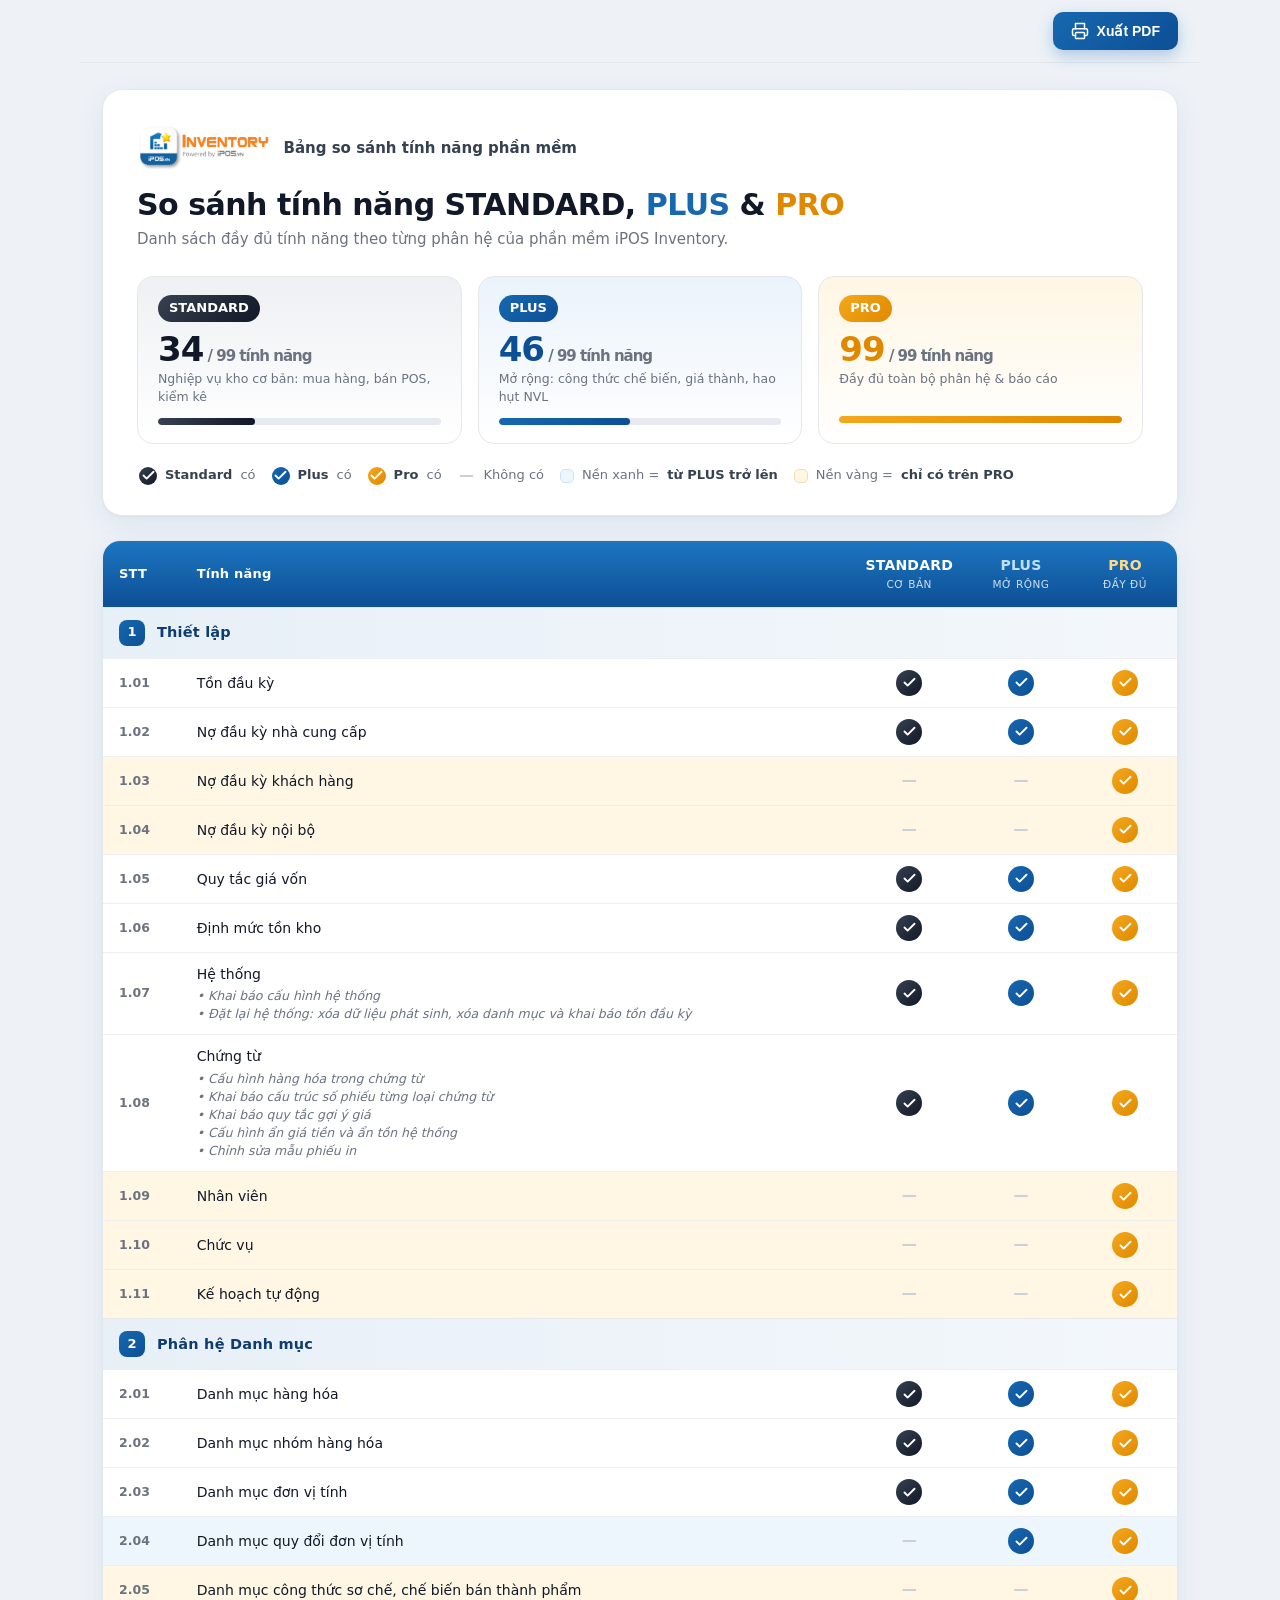
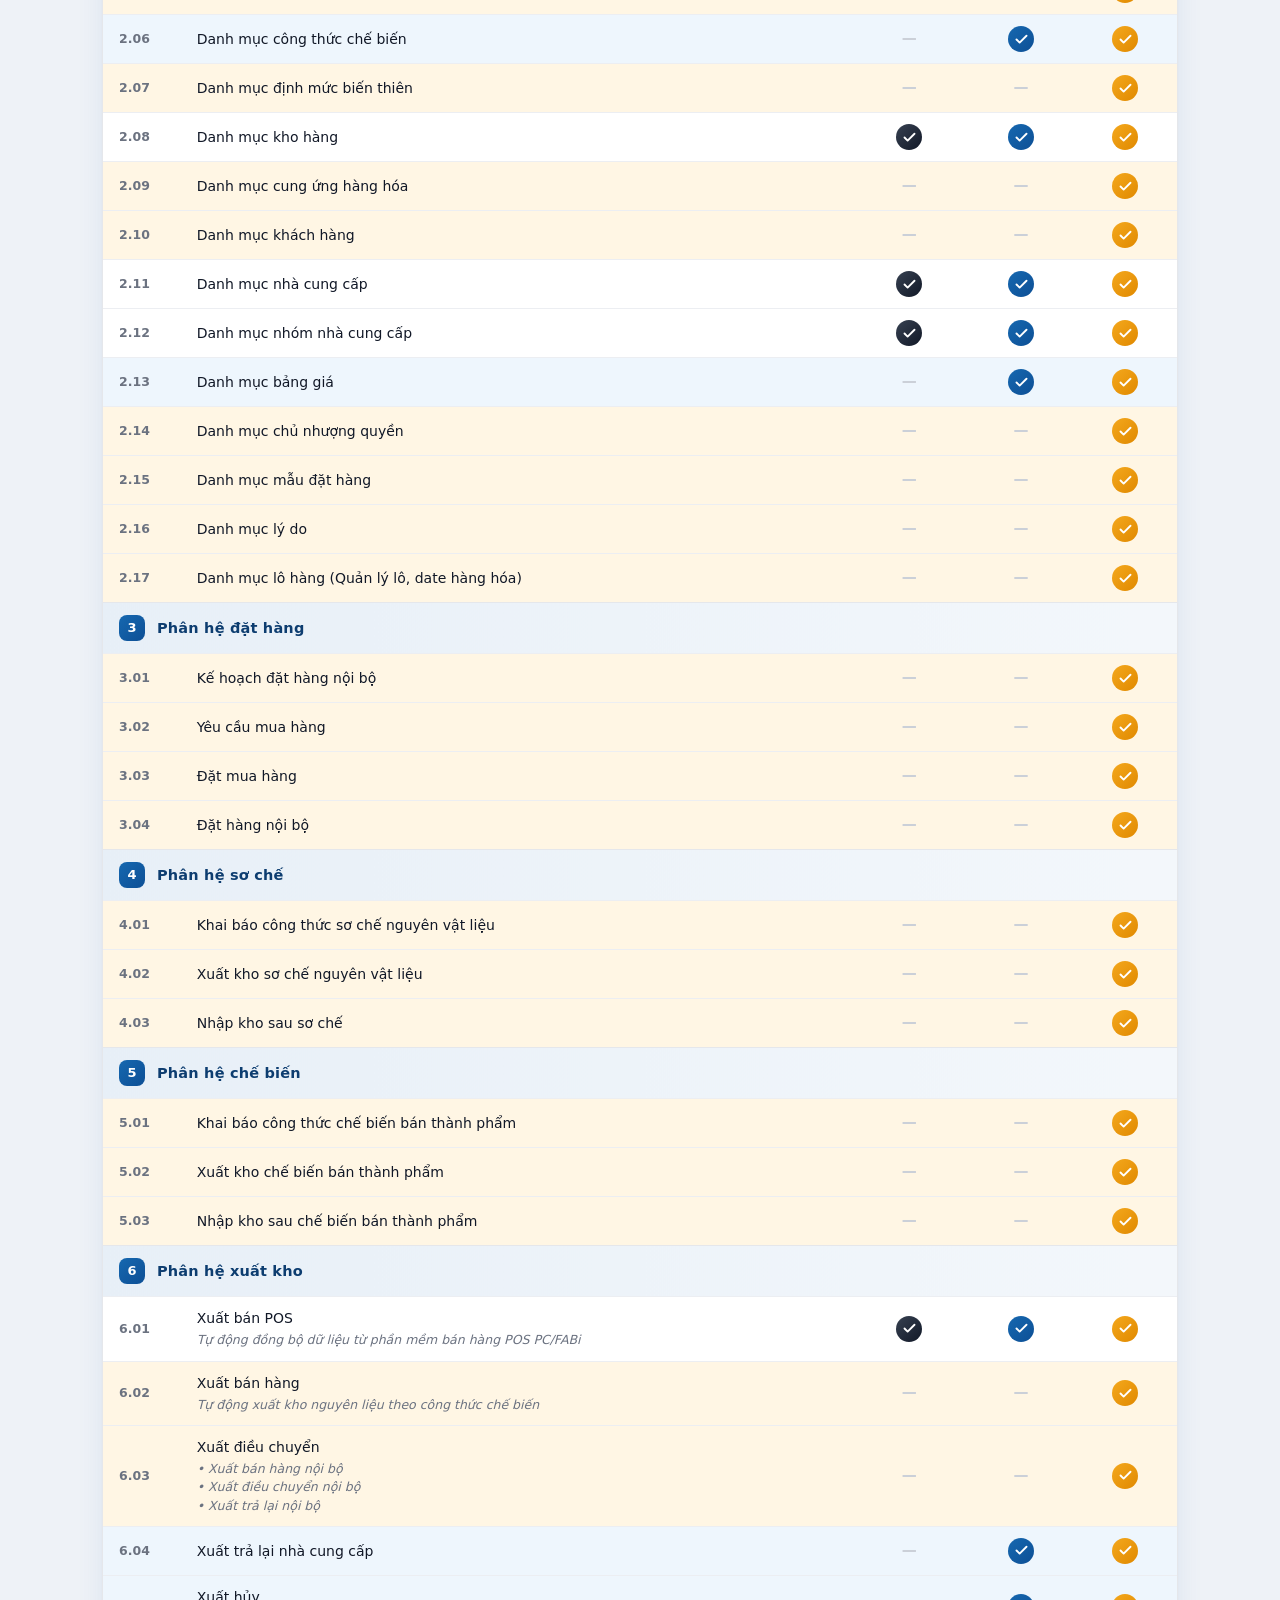
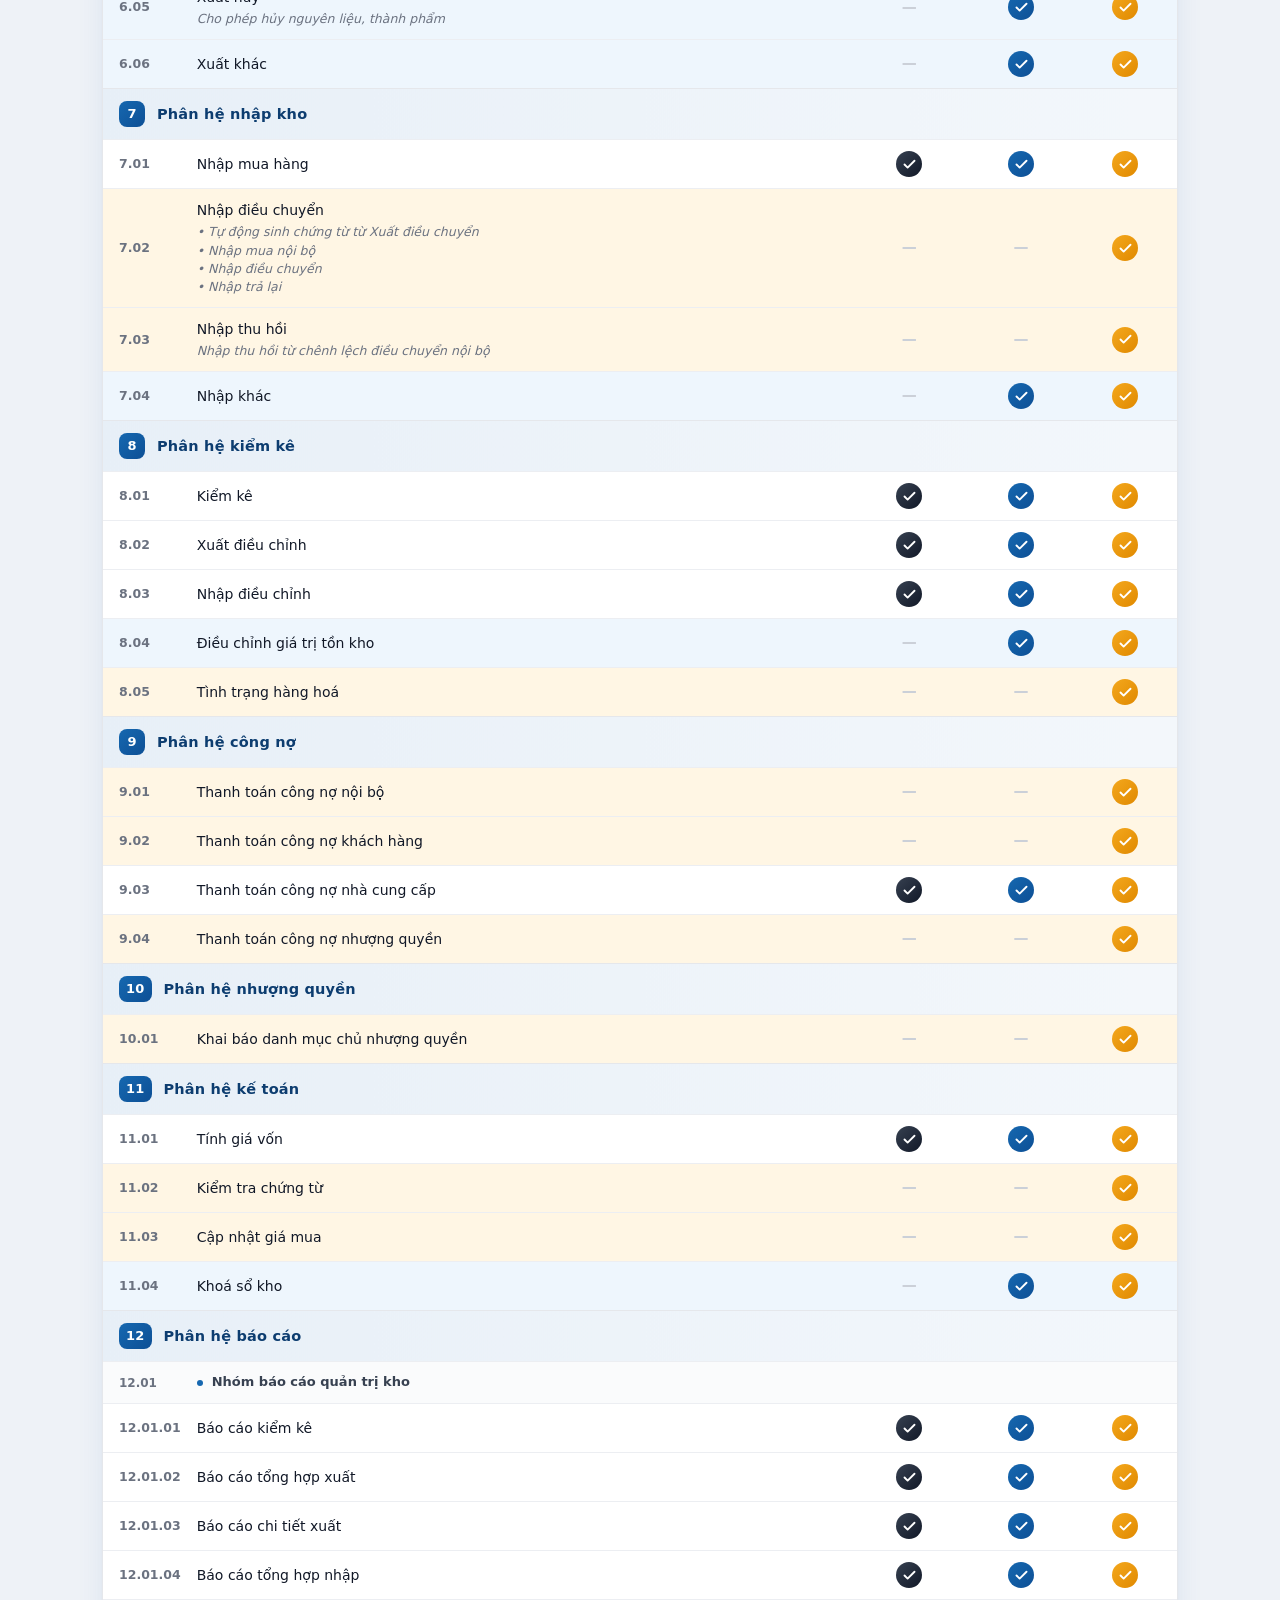
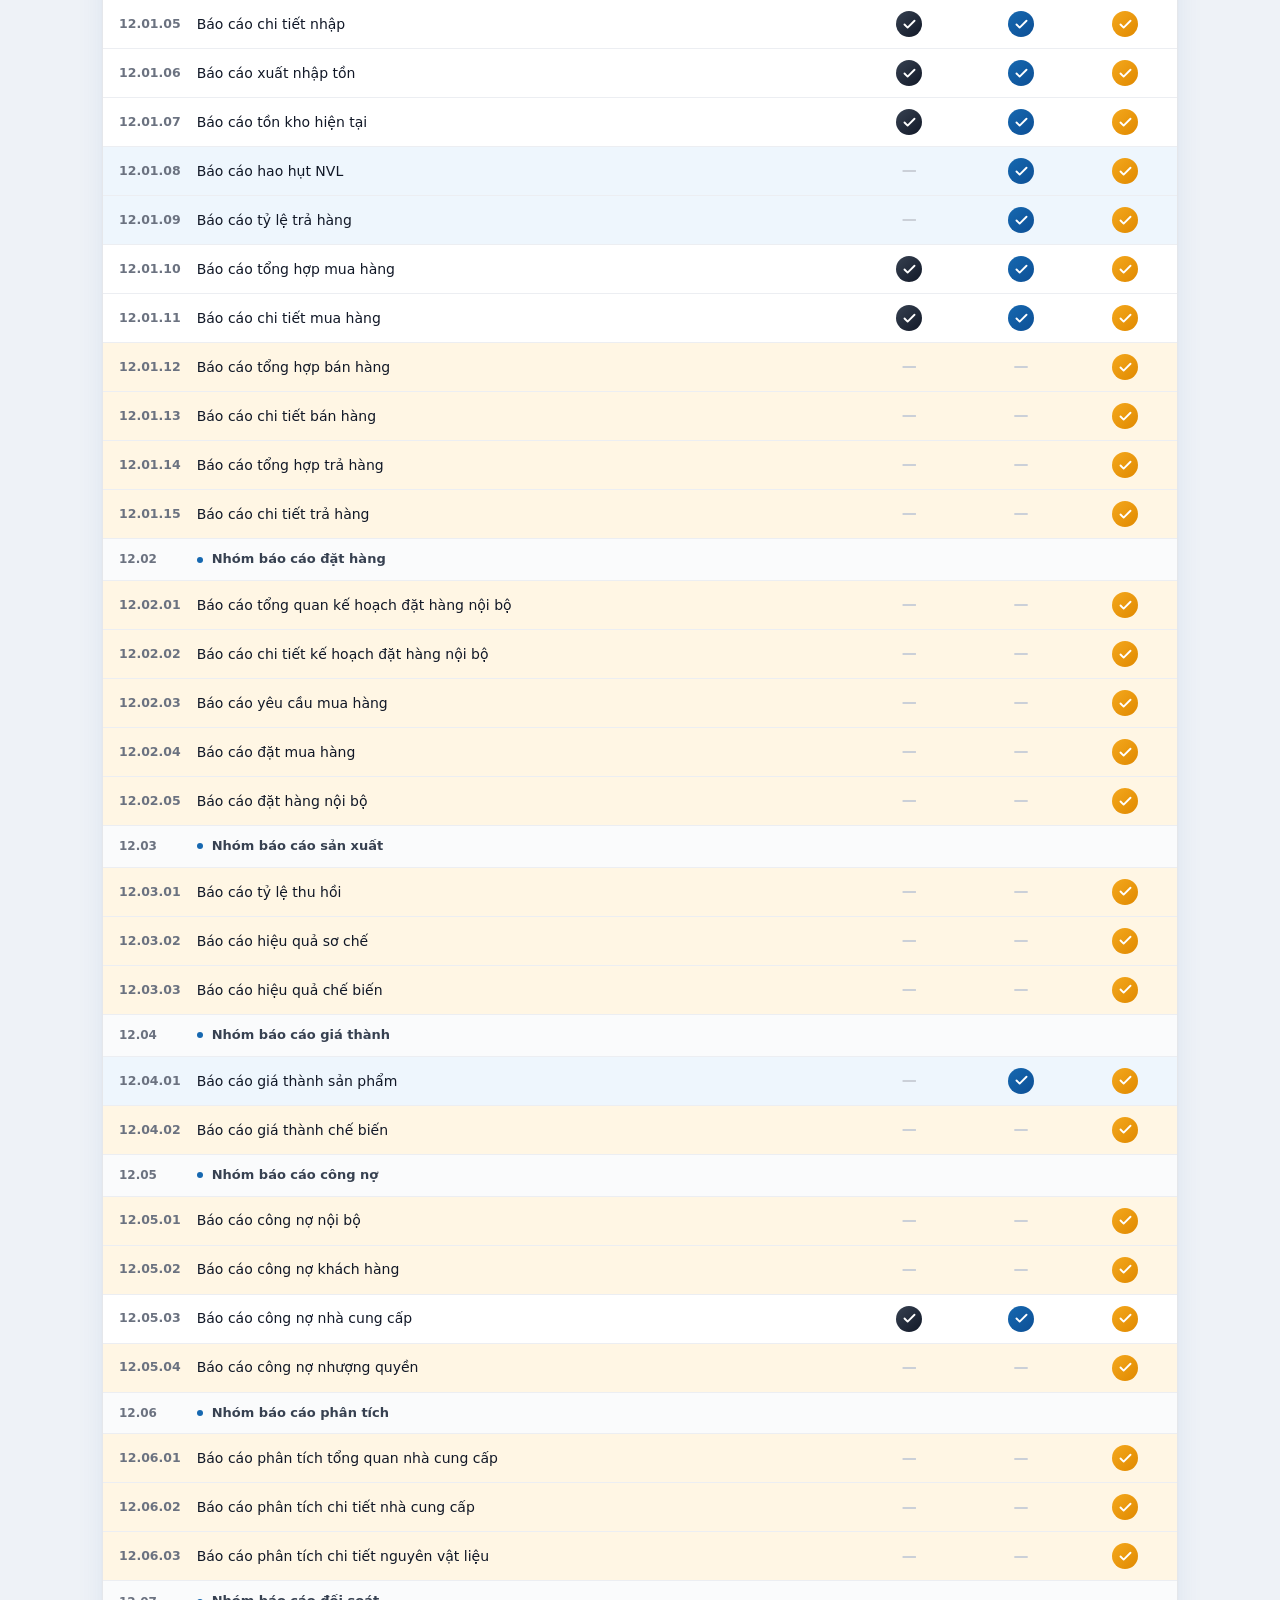
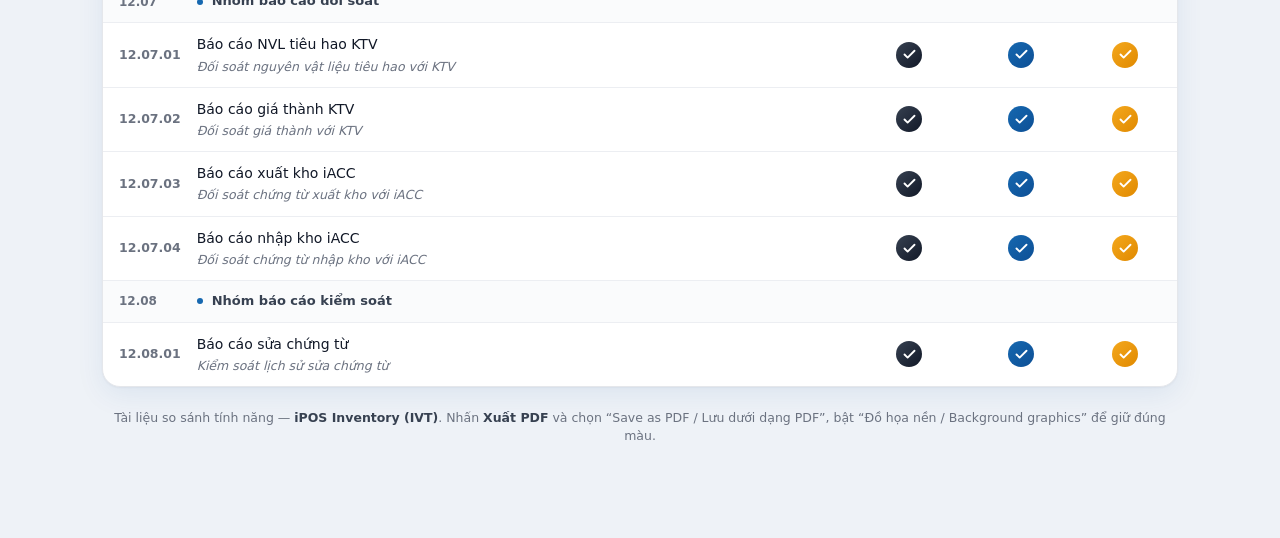
==== assets/So-sanh-IVT-Standard-Plus-Pro.html @ 77dd55bf "Nút PDF: mở bản gốc dạng cuộn dọc, kèm nút Lưu PDF Cạnh nút Lưới có thêm nút PDF, chỉ hiện ở bộ So s" ====
<!DOCTYPE html>
<html lang="vi">
<head>
<meta charset="UTF-8">
<meta name="viewport" content="width=device-width, initial-scale=1.0">
<title>So sánh tính năng iPOS Inventory — Standard, Plus &amp; Pro</title>
<style>
  :root{
    --brand:#1668b0; --brand-dark:#0d4f95; --brand-soft:#eaf3fb;
    --gold:#f4a81d; --gold-dark:#e08900; --gold-soft:#fff6e4;
    --std:#374151; --std-dark:#111827; --std-soft:#eef0f3;
    --ink:#111827; --ink-2:#374151; --muted:#6b7280;
    --line:#e5e7eb; --line-2:#eceef2;
    --bg:#eef2f7; --card:#ffffff; --sec:#0d3d70;
    --shadow:0 1px 2px rgba(16,24,40,.04),0 8px 28px rgba(13,79,149,.08);
  }
  *{box-sizing:border-box}
  html,body{margin:0;padding:0}
  body{
    font-family:"Segoe UI",system-ui,-apple-system,"Helvetica Neue",Arial,sans-serif;
    color:var(--ink); background:var(--bg);
    -webkit-font-smoothing:antialiased; line-height:1.45;
  }
  .wrap{max-width:1120px;margin:0 auto;padding:32px 22px 80px}

  /* ---------- Toolbar (screen only) ---------- */
  .toolbar{
    position:sticky;top:0;z-index:40;
    display:flex;justify-content:flex-end;gap:10px;
    padding:12px 22px;margin:-32px -22px 26px;
    background:rgba(238,242,247,.82);backdrop-filter:blur(8px);
    border-bottom:1px solid var(--line);
  }
  .btn{
    display:inline-flex;align-items:center;gap:8px;
    border:none;cursor:pointer;font-size:14px;font-weight:600;
    padding:10px 18px;border-radius:10px;color:#fff;
    background:linear-gradient(135deg,var(--brand),var(--brand-dark));
    box-shadow:0 6px 16px rgba(22,104,176,.30);transition:transform .12s ease,box-shadow .12s ease;
  }
  .btn:hover{transform:translateY(-1px);box-shadow:0 10px 22px rgba(22,104,176,.38)}
  .btn:active{transform:translateY(0)}
  .btn svg{width:18px;height:18px}

  /* ---------- Header ---------- */
  .head{
    background:var(--card);border:1px solid var(--line);border-radius:20px;
    padding:34px 34px 30px;box-shadow:var(--shadow);position:relative;overflow:hidden;
  }
  .head::before{
    content:"";position:absolute;inset:0;pointer-events:none;
    background:radial-gradient(1100px 240px at 100% -30%,rgba(22,104,176,.10),transparent 60%);
  }
  .brand{display:flex;align-items:center;gap:14px;margin-bottom:16px}
  .brand img.hlogo{
    height:48px;width:auto;flex:none;object-fit:contain;
  }
  .brand small{display:block;color:var(--muted);font-size:12.5px;font-weight:600;letter-spacing:.4px;text-transform:uppercase}
  .brand strong{font-size:15px;color:var(--ink-2)}
  h1{margin:4px 0 6px;font-size:30px;letter-spacing:-.5px;line-height:1.15}
  h1 .s{color:var(--std-dark)}
  h1 .u{color:var(--brand)}
  h1 .p{color:var(--gold-dark)}
  .sub{color:var(--muted);font-size:15px;margin:0}

  /* ---------- Stat cards ---------- */
  .stats{display:grid;grid-template-columns:repeat(3,1fr);gap:16px;margin-top:26px}
  .stat{
    border:1px solid var(--line);border-radius:16px;padding:18px 20px;
    position:relative;overflow:hidden;background:#fff;
  }
  .stat.std{background:linear-gradient(180deg,var(--std-soft),#fff)}
  .stat.plus{background:linear-gradient(180deg,var(--brand-soft),#fff)}
  .stat.pro{background:linear-gradient(180deg,var(--gold-soft),#fff)}
  .stat .tag{display:inline-flex;align-items:center;gap:7px;font-weight:700;font-size:13px;padding:4px 11px;border-radius:999px;color:#fff}
  .stat.std .tag{background:linear-gradient(135deg,var(--std),var(--std-dark))}
  .stat.plus .tag{background:linear-gradient(135deg,var(--brand),var(--brand-dark))}
  .stat.pro .tag{background:linear-gradient(135deg,var(--gold),var(--gold-dark))}
  .stat .num{font-size:34px;font-weight:800;letter-spacing:-1px;margin-top:10px;line-height:1}
  .stat.std .num{color:var(--std-dark)}
  .stat.plus .num{color:var(--brand-dark)}
  .stat.pro .num{color:var(--gold-dark)}
  .stat .num span{font-size:15px;font-weight:600;color:var(--muted)}
  .stat .cap{color:var(--muted);font-size:12.5px;margin-top:4px;min-height:34px}
  .bar{height:7px;border-radius:999px;background:#e6e9ef;margin-top:12px;overflow:hidden}
  .bar>i{display:block;height:100%;border-radius:999px}
  .stat.std .bar>i{background:linear-gradient(90deg,var(--std),var(--std-dark))}
  .stat.plus .bar>i{background:linear-gradient(90deg,var(--brand),var(--brand-dark))}
  .stat.pro .bar>i{background:linear-gradient(90deg,var(--gold),var(--gold-dark))}

  .legend{display:flex;flex-wrap:wrap;gap:16px;margin:22px 2px 0;color:var(--muted);font-size:13px}
  .legend b{color:var(--ink-2)}
  .lg{display:inline-flex;align-items:center;gap:8px}
  .swatch{width:14px;height:14px;border-radius:5px;display:inline-block}
  .swatch.plus{background:#eef6fd;border:1px solid #cfe3f6}
  .swatch.only{background:var(--gold-soft);border:1px solid #f3ddb0}

  /* ---------- Table ---------- */
  .tablecard{margin-top:24px;background:var(--card);border:1px solid var(--line);border-radius:18px;box-shadow:var(--shadow);overflow:hidden}
  table{width:100%;border-collapse:collapse;font-size:14px}
  thead th{
    position:sticky;top:0;z-index:20;   /* top:0 — .tablecard{overflow:hidden} nên sticky không dính; top>0 chỉ đẩy thead xuống đè dòng section đầu */
    background:linear-gradient(180deg,#1c76c0,#0d4f95);color:#fff;
    font-weight:600;text-align:left;padding:14px 16px;font-size:13px;letter-spacing:.2px;
  }
  thead th.c{text-align:center;width:104px}
  thead .pill{display:inline-flex;flex-direction:column;align-items:center;gap:2px}
  thead .pill b{font-size:14px}
  thead .pill.std b{color:#ffffff}
  thead .pill.plus b{color:#bfe0ff}
  thead .pill.pro b{color:#ffd98a}
  thead .pill small{font-size:10.5px;color:#cde0f2;font-weight:500;text-transform:uppercase;letter-spacing:.5px}

  tbody td{padding:11px 16px;border-top:1px solid var(--line-2);vertical-align:middle}
  td.c{text-align:center;width:104px}
  .code{color:var(--muted);font-variant-numeric:tabular-nums;font-size:12.5px;font-weight:600;white-space:nowrap;padding-right:0;width:64px}
  .feat{color:var(--ink);font-weight:500}
  .feat .desc{display:block;color:var(--muted);font-size:12.5px;font-weight:400;margin-top:3px;font-style:italic}

  tr.section td{
    background:linear-gradient(90deg,#e7eff7,#f3f7fb);
    border-top:1px solid var(--line);
    padding:12px 16px;
  }
  tr.section .stitle{display:flex;align-items:center;gap:12px;font-weight:800;color:var(--sec);font-size:14.5px;letter-spacing:.2px}
  tr.section .snum{
    flex:none;min-width:26px;height:26px;padding:0 7px;border-radius:8px;
    background:linear-gradient(135deg,var(--brand),var(--brand-dark));color:#fff;
    display:inline-flex;align-items:center;justify-content:center;font-size:13px;font-weight:800;
  }
  tr.subgroup td{background:#fafbfc}
  tr.subgroup .subttl{display:flex;align-items:center;gap:9px;font-weight:700;color:var(--ink-2);font-size:13px}
  tr.subgroup .subttl::before{content:"";width:6px;height:6px;border-radius:50%;background:var(--brand);flex:none}
  tr.subgroup .subcode{color:var(--muted);font-size:12px;font-weight:700}

  tr.plusup td{background:#eef6fd}
  tr.onlypro td{background:var(--gold-soft)}
  tr.item:hover td{background:#f5f9fd}
  tr.plusup:hover td{background:#e0eefb}
  tr.onlypro:hover td{background:#fdefd2}

  /* check / dash marks */
  .mk{display:inline-flex;align-items:center;justify-content:center;width:26px;height:26px;border-radius:50%}
  .mk.yes-std{background:linear-gradient(135deg,var(--std),var(--std-dark));color:#fff}
  .mk.yes-plus{background:linear-gradient(135deg,var(--brand),var(--brand-dark));color:#fff}
  .mk.yes-pro{background:linear-gradient(135deg,var(--gold),var(--gold-dark));color:#fff}
  .mk svg{width:15px;height:15px}
  .mk.no{color:#cbd0d8}
  .mk.no::before{content:"—";font-size:15px;font-weight:700}

  .foot{margin-top:22px;color:var(--muted);font-size:12.5px;text-align:center}
  .foot b{color:var(--ink-2)}

  @media (max-width:760px){
    h1{font-size:23px}
    .stats{grid-template-columns:1fr}
    .stat .cap{min-height:0}
    .wrap{padding:22px 14px 60px}
    thead th,tbody td{padding:10px 8px}
    td.c,thead th.c{width:58px}
    .code{width:52px}
  }

  /* ---------- PRINT (PDF) — gọn, bỏ header/footer trình duyệt ---------- */
  @media print{
    @page{size:A4 portrait;margin:0}          /* margin:0 => trình duyệt bỏ tiêu đề/URL/số trang */
    html,body{background:#fff;font-size:10px}
    *{-webkit-print-color-adjust:exact !important;print-color-adjust:exact !important}
    .toolbar{display:none !important}
    .wrap{max-width:none;margin:0;padding:7mm 8mm}

    /* Header thu gọn */
    .head{border-radius:0;border:none;box-shadow:none;padding:0 0 8px;overflow:visible}
    .head::before{display:none}
    .brand{margin-bottom:8px;gap:10px}
    .brand img.hlogo{height:34px;width:auto}
    .brand small{font-size:10px}
    .brand strong{font-size:11px}
    h1{font-size:19px;margin:2px 0 3px}
    .sub{font-size:11px}
    .stats{gap:8px;margin-top:12px;grid-template-columns:repeat(3,1fr)}
    .stat{padding:9px 11px;border-radius:12px}
    .stat .tag{font-size:10px;padding:3px 8px}
    .stat .num{font-size:20px;margin-top:6px}
    .stat .num span{font-size:10px}
    .stat .cap{font-size:9.5px;min-height:0}
    .bar{margin-top:7px;height:5px}
    .legend{gap:10px;margin-top:11px;font-size:10px}

    /* Bảng nén lại */
    .tablecard{box-shadow:none;border-radius:0;border:1px solid var(--line);margin-top:11px}
    table{font-size:10px}
    thead{display:table-header-group}          /* lặp tiêu đề mỗi trang */
    thead th{position:static;padding:7px 8px;background:#0d4f95 !important;color:#fff !important;font-size:10.5px}
    thead .pill b{font-size:10.5px}
    thead .pill small{font-size:8px}
    thead th.c{width:62px}
    tbody td{padding:3.5px 8px}
    td.c{width:62px}
    .code{width:50px;font-size:10px}
    .feat .desc{font-size:9.5px;margin-top:1px}
    tr.section td{padding:4.5px 8px}
    tr.section .stitle{font-size:11.5px}
    tr.section .snum{min-width:21px;height:21px;font-size:11px}
    tr.subgroup td{padding:3.5px 8px}
    tr.subgroup .subttl{font-size:11px}
    .mk{width:19px;height:19px}
    .mk svg{width:12px;height:12px}
    .mk.no::before{font-size:12px}

    .foot{display:none}
    .stat,.tablecard,table{box-shadow:none}
    tr,td,th{page-break-inside:avoid}
    tr.section,tr.subgroup{page-break-after:avoid}
    .btn{display:none}
  }
</style>
</head>
<body>
<div class="wrap">

  <div class="toolbar">
    <button class="btn" onclick="window.print()" title="Xuất PDF (chọn 'Save as PDF' trong hộp thoại in)">
      <svg viewBox="0 0 24 24" fill="none" stroke="currentColor" stroke-width="2" stroke-linecap="round" stroke-linejoin="round"><path d="M6 9V2h12v7"/><path d="M6 18H4a2 2 0 0 1-2-2v-5a2 2 0 0 1 2-2h16a2 2 0 0 1 2 2v5a2 2 0 0 1-2 2h-2"/><rect x="6" y="14" width="12" height="8" rx="1"/></svg>
      Xuất PDF
    </button>
  </div>

  <header class="head">
    <div class="brand">
      <img class="hlogo" src="[data-uri]" alt="iPOS Inventory">
      <div>
        <strong>Bảng so sánh tính năng phần mềm</strong>
      </div>
    </div>
    <h1>So sánh tính năng <span class="s">STANDARD</span>, <span class="u">PLUS</span> &amp; <span class="p">PRO</span></h1>
    <p class="sub">Danh sách đầy đủ tính năng theo từng phân hệ của phần mềm iPOS Inventory.</p>

    <div class="stats">
      <div class="stat std">
        <span class="tag">STANDARD</span>
        <div class="num" data-num="st"></div>
        <div class="cap">Nghiệp vụ kho cơ bản: mua hàng, bán POS, kiểm kê</div>
        <div class="bar"><i data-bar="st"></i></div>
      </div>
      <div class="stat plus">
        <span class="tag">PLUS</span>
        <div class="num" data-num="pl"></div>
        <div class="cap">Mở rộng: công thức chế biến, giá thành, hao hụt NVL</div>
        <div class="bar"><i data-bar="pl"></i></div>
      </div>
      <div class="stat pro">
        <span class="tag">PRO</span>
        <div class="num" data-num="pr"></div>
        <div class="cap">Đầy đủ toàn bộ phân hệ &amp; báo cáo</div>
        <div class="bar"><i data-bar="pr"></i></div>
      </div>
    </div>

    <div class="legend">
      <span class="lg"><span class="mk yes-std" style="width:18px;height:18px"><svg viewBox="0 0 24 24" fill="none" stroke="currentColor" stroke-width="3" stroke-linecap="round" stroke-linejoin="round"><path d="M20 6 9 17l-5-5"/></svg></span> <b>Standard</b> có</span>
      <span class="lg"><span class="mk yes-plus" style="width:18px;height:18px"><svg viewBox="0 0 24 24" fill="none" stroke="currentColor" stroke-width="3" stroke-linecap="round" stroke-linejoin="round"><path d="M20 6 9 17l-5-5"/></svg></span> <b>Plus</b> có</span>
      <span class="lg"><span class="mk yes-pro" style="width:18px;height:18px"><svg viewBox="0 0 24 24" fill="none" stroke="currentColor" stroke-width="3" stroke-linecap="round" stroke-linejoin="round"><path d="M20 6 9 17l-5-5"/></svg></span> <b>Pro</b> có</span>
      <span class="lg"><span class="mk no" style="width:18px;height:18px"></span> Không có</span>
      <span class="lg"><span class="swatch plus"></span> Nền xanh = <b>từ PLUS trở lên</b></span>
      <span class="lg"><span class="swatch only"></span> Nền vàng = <b>chỉ có trên PRO</b></span>
    </div>
  </header>

  <div class="tablecard">
    <table>
      <thead>
        <tr>
          <th style="width:64px">STT</th>
          <th>Tính năng</th>
          <th class="c"><span class="pill std"><b>STANDARD</b><small>Cơ bản</small></span></th>
          <th class="c"><span class="pill plus"><b>PLUS</b><small>Mở rộng</small></span></th>
          <th class="c"><span class="pill pro"><b>PRO</b><small>Đầy đủ</small></span></th>
        </tr>
      </thead>
      <tbody id="tbody"></tbody>
    </table>
  </div>

  <p class="foot">Tài liệu so sánh tính năng — <b>iPOS Inventory (IVT)</b>. Nhấn <b>Xuất PDF</b> và chọn “Save as PDF / Lưu dưới dạng PDF”, bật “Đồ họa nền / Background graphics” để giữ đúng màu.</p>

</div>

<script>
const CHK = '<svg viewBox="0 0 24 24" fill="none" stroke="currentColor" stroke-width="3" stroke-linecap="round" stroke-linejoin="round"><path d="M20 6 9 17l-5-5"/></svg>';
// type: s=section, g=subgroup, i=item | st=Standard, pl=Plus, pr=Pro
const DATA = [
 {t:'s', no:'1', name:'Thiết lập'},
 {t:'i', c:'1.01', name:'Tồn đầu kỳ', st:1, pl:1, pr:1},
 {t:'i', c:'1.02', name:'Nợ đầu kỳ nhà cung cấp', st:1, pl:1, pr:1},
 {t:'i', c:'1.03', name:'Nợ đầu kỳ khách hàng', st:0, pl:0, pr:1},
 {t:'i', c:'1.04', name:'Nợ đầu kỳ nội bộ', st:0, pl:0, pr:1},
 {t:'i', c:'1.05', name:'Quy tắc giá vốn', st:1, pl:1, pr:1},
 {t:'i', c:'1.06', name:'Định mức tồn kho', st:1, pl:1, pr:1},
 {t:'i', c:'1.07', name:'Hệ thống', d:['Khai báo cấu hình hệ thống','Đặt lại hệ thống: xóa dữ liệu phát sinh, xóa danh mục và khai báo tồn đầu kỳ'], st:1, pl:1, pr:1},
 {t:'i', c:'1.08', name:'Chứng từ', d:['Cấu hình hàng hóa trong chứng từ','Khai báo cấu trúc số phiếu từng loại chứng từ','Khai báo quy tắc gợi ý giá','Cấu hình ẩn giá tiền và ẩn tồn hệ thống','Chỉnh sửa mẫu phiếu in'], st:1, pl:1, pr:1},
 {t:'i', c:'1.09', name:'Nhân viên', st:0, pl:0, pr:1},
 {t:'i', c:'1.10', name:'Chức vụ', st:0, pl:0, pr:1},
 {t:'i', c:'1.11', name:'Kế hoạch tự động', st:0, pl:0, pr:1},

 {t:'s', no:'2', name:'Phân hệ Danh mục'},
 {t:'i', c:'2.01', name:'Danh mục hàng hóa', st:1, pl:1, pr:1},
 {t:'i', c:'2.02', name:'Danh mục nhóm hàng hóa', st:1, pl:1, pr:1},
 {t:'i', c:'2.03', name:'Danh mục đơn vị tính', st:1, pl:1, pr:1},
 {t:'i', c:'2.04', name:'Danh mục quy đổi đơn vị tính', st:0, pl:1, pr:1},
 {t:'i', c:'2.05', name:'Danh mục công thức sơ chế, chế biến bán thành phẩm', st:0, pl:0, pr:1},
 {t:'i', c:'2.06', name:'Danh mục công thức chế biến', st:0, pl:1, pr:1},
 {t:'i', c:'2.07', name:'Danh mục định mức biến thiên', st:0, pl:0, pr:1},
 {t:'i', c:'2.08', name:'Danh mục kho hàng', st:1, pl:1, pr:1},
 {t:'i', c:'2.09', name:'Danh mục cung ứng hàng hóa', st:0, pl:0, pr:1},
 {t:'i', c:'2.10', name:'Danh mục khách hàng', st:0, pl:0, pr:1},
 {t:'i', c:'2.11', name:'Danh mục nhà cung cấp', st:1, pl:1, pr:1},
 {t:'i', c:'2.12', name:'Danh mục nhóm nhà cung cấp', st:1, pl:1, pr:1},
 {t:'i', c:'2.13', name:'Danh mục bảng giá', st:0, pl:1, pr:1},
 {t:'i', c:'2.14', name:'Danh mục chủ nhượng quyền', st:0, pl:0, pr:1},
 {t:'i', c:'2.15', name:'Danh mục mẫu đặt hàng', st:0, pl:0, pr:1},
 {t:'i', c:'2.16', name:'Danh mục lý do', st:0, pl:0, pr:1},
 {t:'i', c:'2.17', name:'Danh mục lô hàng (Quản lý lô, date hàng hóa)', st:0, pl:0, pr:1},

 {t:'s', no:'3', name:'Phân hệ đặt hàng'},
 {t:'i', c:'3.01', name:'Kế hoạch đặt hàng nội bộ', st:0, pl:0, pr:1},
 {t:'i', c:'3.02', name:'Yêu cầu mua hàng', st:0, pl:0, pr:1},
 {t:'i', c:'3.03', name:'Đặt mua hàng', st:0, pl:0, pr:1},
 {t:'i', c:'3.04', name:'Đặt hàng nội bộ', st:0, pl:0, pr:1},

 {t:'s', no:'4', name:'Phân hệ sơ chế'},
 {t:'i', c:'4.01', name:'Khai báo công thức sơ chế nguyên vật liệu', st:0, pl:0, pr:1},
 {t:'i', c:'4.02', name:'Xuất kho sơ chế nguyên vật liệu', st:0, pl:0, pr:1},
 {t:'i', c:'4.03', name:'Nhập kho sau sơ chế', st:0, pl:0, pr:1},

 {t:'s', no:'5', name:'Phân hệ chế biến'},
 {t:'i', c:'5.01', name:'Khai báo công thức chế biến bán thành phẩm', st:0, pl:0, pr:1},
 {t:'i', c:'5.02', name:'Xuất kho chế biến bán thành phẩm', st:0, pl:0, pr:1},
 {t:'i', c:'5.03', name:'Nhập kho sau chế biến bán thành phẩm', st:0, pl:0, pr:1},

 {t:'s', no:'6', name:'Phân hệ xuất kho'},
 {t:'i', c:'6.01', name:'Xuất bán POS', d:['Tự động đồng bộ dữ liệu từ phần mềm bán hàng POS PC/FABi'], st:1, pl:1, pr:1},
 {t:'i', c:'6.02', name:'Xuất bán hàng', d:['Tự động xuất kho nguyên liệu theo công thức chế biến'], st:0, pl:0, pr:1},
 {t:'i', c:'6.03', name:'Xuất điều chuyển', d:['Xuất bán hàng nội bộ','Xuất điều chuyển nội bộ','Xuất trả lại nội bộ'], st:0, pl:0, pr:1},
 {t:'i', c:'6.04', name:'Xuất trả lại nhà cung cấp', st:0, pl:1, pr:1},
 {t:'i', c:'6.05', name:'Xuất hủy', d:['Cho phép hủy nguyên liệu, thành phẩm'], st:0, pl:1, pr:1},
 {t:'i', c:'6.06', name:'Xuất khác', st:0, pl:1, pr:1},

 {t:'s', no:'7', name:'Phân hệ nhập kho'},
 {t:'i', c:'7.01', name:'Nhập mua hàng', st:1, pl:1, pr:1},
 {t:'i', c:'7.02', name:'Nhập điều chuyển', d:['Tự động sinh chứng từ từ Xuất điều chuyển','Nhập mua nội bộ','Nhập điều chuyển','Nhập trả lại'], st:0, pl:0, pr:1},
 {t:'i', c:'7.03', name:'Nhập thu hồi', d:['Nhập thu hồi từ chênh lệch điều chuyển nội bộ'], st:0, pl:0, pr:1},
 {t:'i', c:'7.04', name:'Nhập khác', st:0, pl:1, pr:1},

 {t:'s', no:'8', name:'Phân hệ kiểm kê'},
 {t:'i', c:'8.01', name:'Kiểm kê', st:1, pl:1, pr:1},
 {t:'i', c:'8.02', name:'Xuất điều chỉnh', st:1, pl:1, pr:1},
 {t:'i', c:'8.03', name:'Nhập điều chỉnh', st:1, pl:1, pr:1},
 {t:'i', c:'8.04', name:'Điều chỉnh giá trị tồn kho', st:0, pl:1, pr:1},
 {t:'i', c:'8.05', name:'Tình trạng hàng hoá', st:0, pl:0, pr:1},

 {t:'s', no:'9', name:'Phân hệ công nợ'},
 {t:'i', c:'9.01', name:'Thanh toán công nợ nội bộ', st:0, pl:0, pr:1},
 {t:'i', c:'9.02', name:'Thanh toán công nợ khách hàng', st:0, pl:0, pr:1},
 {t:'i', c:'9.03', name:'Thanh toán công nợ nhà cung cấp', st:1, pl:1, pr:1},
 {t:'i', c:'9.04', name:'Thanh toán công nợ nhượng quyền', st:0, pl:0, pr:1},

 {t:'s', no:'10', name:'Phân hệ nhượng quyền'},
 {t:'i', c:'10.01', name:'Khai báo danh mục chủ nhượng quyền', st:0, pl:0, pr:1},

 {t:'s', no:'11', name:'Phân hệ kế toán'},
 {t:'i', c:'11.01', name:'Tính giá vốn', st:1, pl:1, pr:1},
 {t:'i', c:'11.02', name:'Kiểm tra chứng từ', st:0, pl:0, pr:1},
 {t:'i', c:'11.03', name:'Cập nhật giá mua', st:0, pl:0, pr:1},
 {t:'i', c:'11.04', name:'Khoá sổ kho', st:0, pl:1, pr:1},

 {t:'s', no:'12', name:'Phân hệ báo cáo'},
 {t:'g', c:'12.01', name:'Nhóm báo cáo quản trị kho'},
 {t:'i', c:'12.01.01', name:'Báo cáo kiểm kê', st:1, pl:1, pr:1},
 {t:'i', c:'12.01.02', name:'Báo cáo tổng hợp xuất', st:1, pl:1, pr:1},
 {t:'i', c:'12.01.03', name:'Báo cáo chi tiết xuất', st:1, pl:1, pr:1},
 {t:'i', c:'12.01.04', name:'Báo cáo tổng hợp nhập', st:1, pl:1, pr:1},
 {t:'i', c:'12.01.05', name:'Báo cáo chi tiết nhập', st:1, pl:1, pr:1},
 {t:'i', c:'12.01.06', name:'Báo cáo xuất nhập tồn', st:1, pl:1, pr:1},
 {t:'i', c:'12.01.07', name:'Báo cáo tồn kho hiện tại', st:1, pl:1, pr:1},
 {t:'i', c:'12.01.08', name:'Báo cáo hao hụt NVL', st:0, pl:1, pr:1},
 {t:'i', c:'12.01.09', name:'Báo cáo tỷ lệ trả hàng', st:0, pl:1, pr:1},
 {t:'i', c:'12.01.10', name:'Báo cáo tổng hợp mua hàng', st:1, pl:1, pr:1},
 {t:'i', c:'12.01.11', name:'Báo cáo chi tiết mua hàng', st:1, pl:1, pr:1},
 {t:'i', c:'12.01.12', name:'Báo cáo tổng hợp bán hàng', st:0, pl:0, pr:1},
 {t:'i', c:'12.01.13', name:'Báo cáo chi tiết bán hàng', st:0, pl:0, pr:1},
 {t:'i', c:'12.01.14', name:'Báo cáo tổng hợp trả hàng', st:0, pl:0, pr:1},
 {t:'i', c:'12.01.15', name:'Báo cáo chi tiết trả hàng', st:0, pl:0, pr:1},
 {t:'g', c:'12.02', name:'Nhóm báo cáo đặt hàng'},
 {t:'i', c:'12.02.01', name:'Báo cáo tổng quan kế hoạch đặt hàng nội bộ', st:0, pl:0, pr:1},
 {t:'i', c:'12.02.02', name:'Báo cáo chi tiết kế hoạch đặt hàng nội bộ', st:0, pl:0, pr:1},
 {t:'i', c:'12.02.03', name:'Báo cáo yêu cầu mua hàng', st:0, pl:0, pr:1},
 {t:'i', c:'12.02.04', name:'Báo cáo đặt mua hàng', st:0, pl:0, pr:1},
 {t:'i', c:'12.02.05', name:'Báo cáo đặt hàng nội bộ', st:0, pl:0, pr:1},
 {t:'g', c:'12.03', name:'Nhóm báo cáo sản xuất'},
 {t:'i', c:'12.03.01', name:'Báo cáo tỷ lệ thu hồi', st:0, pl:0, pr:1},
 {t:'i', c:'12.03.02', name:'Báo cáo hiệu quả sơ chế', st:0, pl:0, pr:1},
 {t:'i', c:'12.03.03', name:'Báo cáo hiệu quả chế biến', st:0, pl:0, pr:1},
 {t:'g', c:'12.04', name:'Nhóm báo cáo giá thành'},
 {t:'i', c:'12.04.01', name:'Báo cáo giá thành sản phẩm', st:0, pl:1, pr:1},
 {t:'i', c:'12.04.02', name:'Báo cáo giá thành chế biến', st:0, pl:0, pr:1},
 {t:'g', c:'12.05', name:'Nhóm báo cáo công nợ'},
 {t:'i', c:'12.05.01', name:'Báo cáo công nợ nội bộ', st:0, pl:0, pr:1},
 {t:'i', c:'12.05.02', name:'Báo cáo công nợ khách hàng', st:0, pl:0, pr:1},
 {t:'i', c:'12.05.03', name:'Báo cáo công nợ nhà cung cấp', st:1, pl:1, pr:1},
 {t:'i', c:'12.05.04', name:'Báo cáo công nợ nhượng quyền', st:0, pl:0, pr:1},
 {t:'g', c:'12.06', name:'Nhóm báo cáo phân tích'},
 {t:'i', c:'12.06.01', name:'Báo cáo phân tích tổng quan nhà cung cấp', st:0, pl:0, pr:1},
 {t:'i', c:'12.06.02', name:'Báo cáo phân tích chi tiết nhà cung cấp', st:0, pl:0, pr:1},
 {t:'i', c:'12.06.03', name:'Báo cáo phân tích chi tiết nguyên vật liệu', st:0, pl:0, pr:1},
 {t:'g', c:'12.07', name:'Nhóm báo cáo đối soát'},
 {t:'i', c:'12.07.01', name:'Báo cáo NVL tiêu hao KTV', d:['Đối soát nguyên vật liệu tiêu hao với KTV'], st:1, pl:1, pr:1},
 {t:'i', c:'12.07.02', name:'Báo cáo giá thành KTV', d:['Đối soát giá thành với KTV'], st:1, pl:1, pr:1},
 {t:'i', c:'12.07.03', name:'Báo cáo xuất kho iACC', d:['Đối soát chứng từ xuất kho với iACC'], st:1, pl:1, pr:1},
 {t:'i', c:'12.07.04', name:'Báo cáo nhập kho iACC', d:['Đối soát chứng từ nhập kho với iACC'], st:1, pl:1, pr:1},
 {t:'g', c:'12.08', name:'Nhóm báo cáo kiểm soát'},
 {t:'i', c:'12.08.01', name:'Báo cáo sửa chứng từ', d:['Kiểm soát lịch sử sửa chứng từ'], st:1, pl:1, pr:1},
];

function mark(v, kind){ return v ? `<span class="mk yes-${kind}">${CHK}</span>` : `<span class="mk no"></span>`; }

const rows = DATA.map(r=>{
  if(r.t==='s'){
    return `<tr class="section"><td colspan="5"><span class="stitle"><span class="snum">${r.no}</span>${r.name}</span></td></tr>`;
  }
  if(r.t==='g'){
    return `<tr class="subgroup"><td class="code"><span class="subcode">${r.c}</span></td><td colspan="4"><span class="subttl">${r.name}</span></td></tr>`;
  }
  const desc = r.d ? `<span class="desc">${r.d.map(x=> (r.d.length>1?'• ':'')+x).join('<br>')}</span>` : '';
  const cls = r.st ? 'item' : (r.pl ? 'plusup' : 'onlypro');
  return `<tr class="${cls}">
    <td class="code">${r.c}</td>
    <td class="feat">${r.name}${desc}</td>
    <td class="c">${mark(r.st,'std')}</td>
    <td class="c">${mark(r.pl,'plus')}</td>
    <td class="c">${mark(r.pr,'pro')}</td>
  </tr>`;
}).join('');
document.getElementById('tbody').innerHTML = rows;

// Số trên 3 thẻ thống kê tự đếm từ DATA — khỏi phải sửa tay mỗi lần đổi gói
const items = DATA.filter(r=>r.t==='i'), N = items.length;
['st','pl','pr'].forEach(k=>{
  const n = items.filter(r=>r[k]).length, pct = Math.round(n/N*1000)/10;
  document.querySelector(`[data-num="${k}"]`).innerHTML = `${n}<span> / ${N} tính năng</span>`;
  document.querySelector(`[data-bar="${k}"]`).style.width = pct + '%';
});
</script>
</body>
</html>
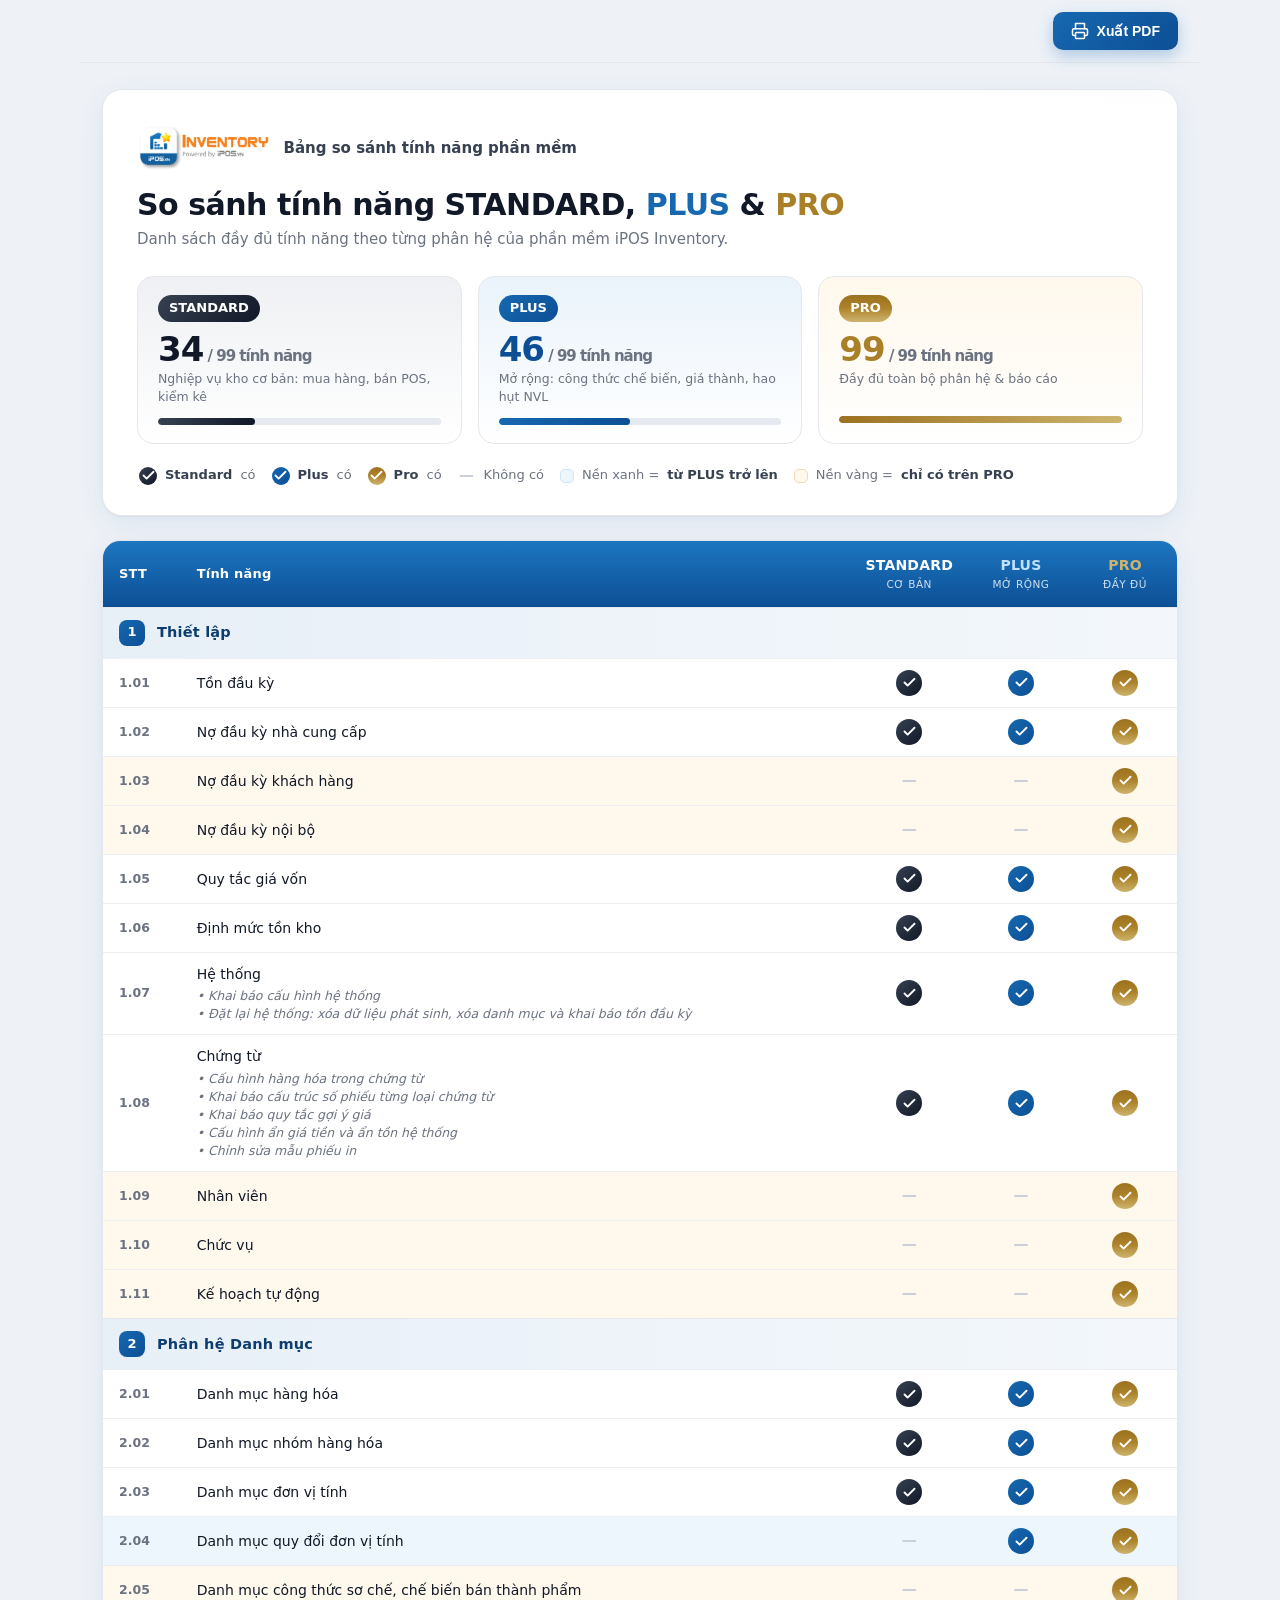
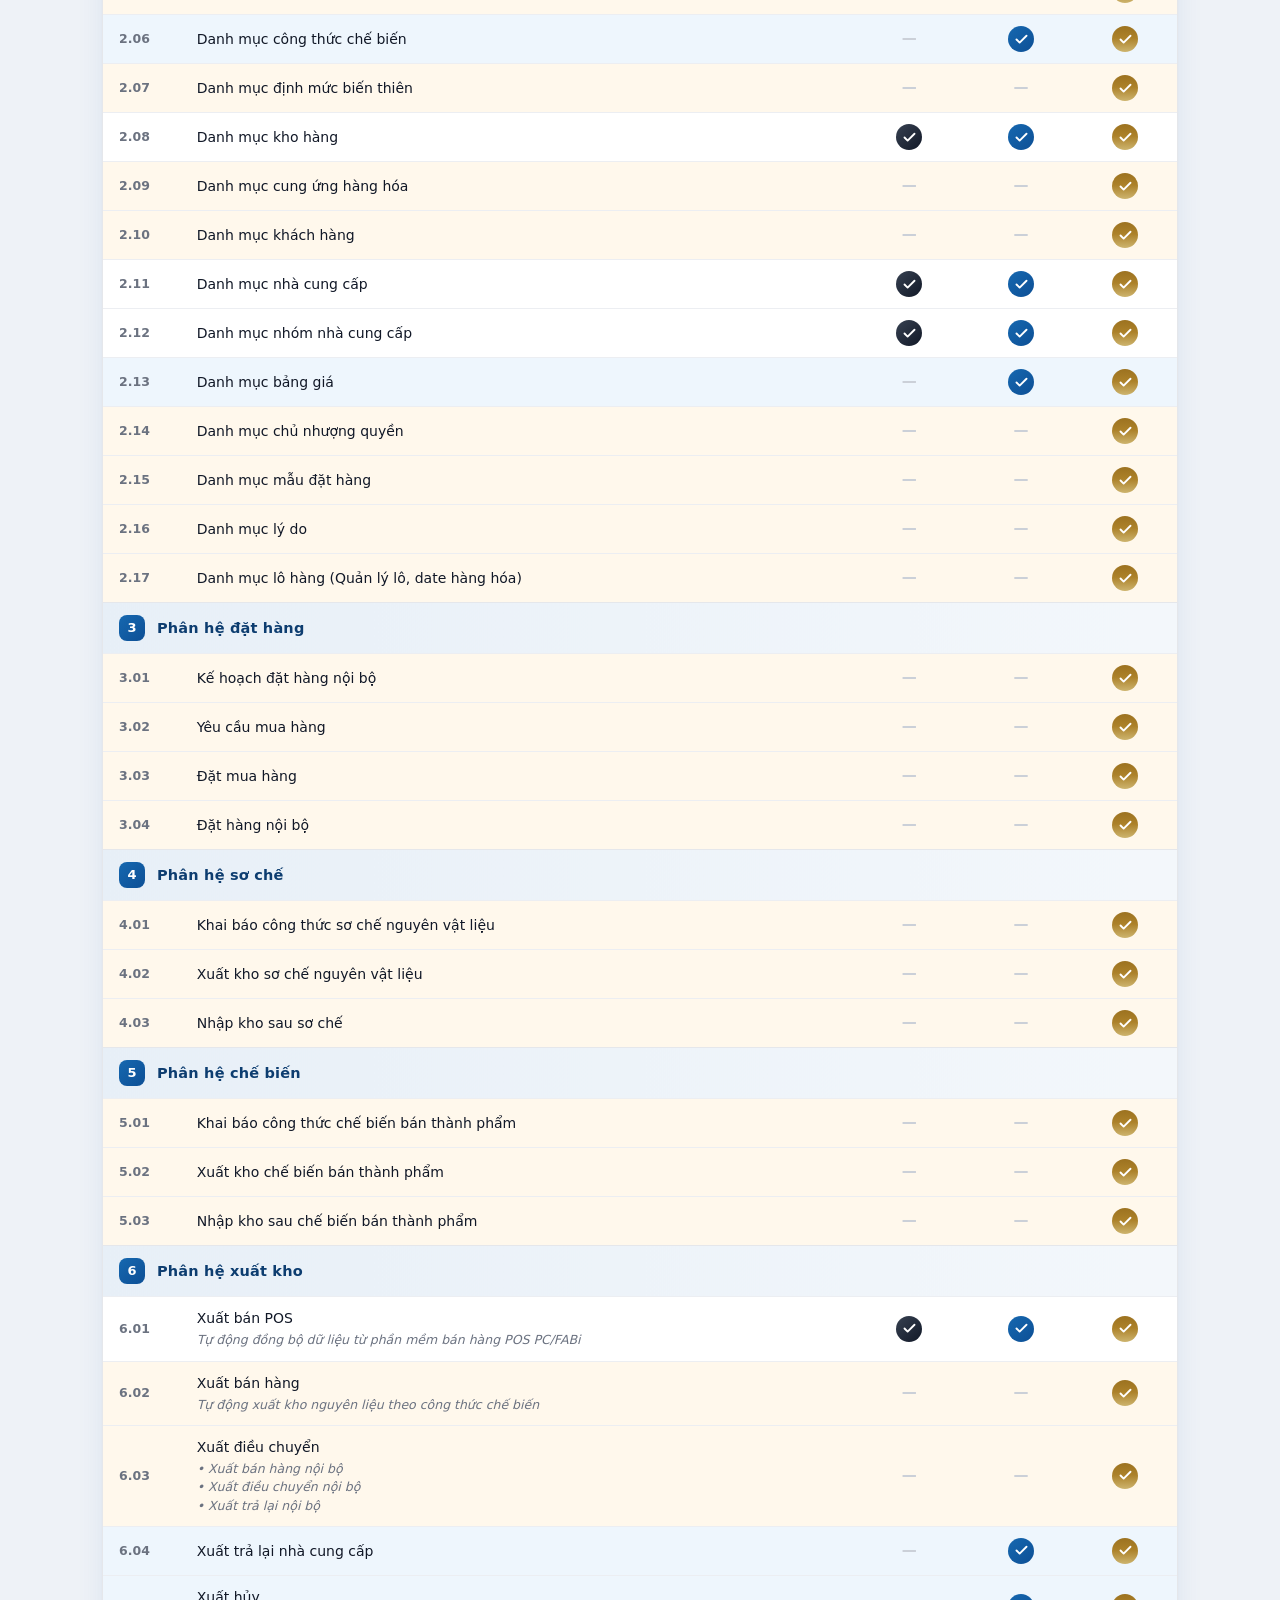
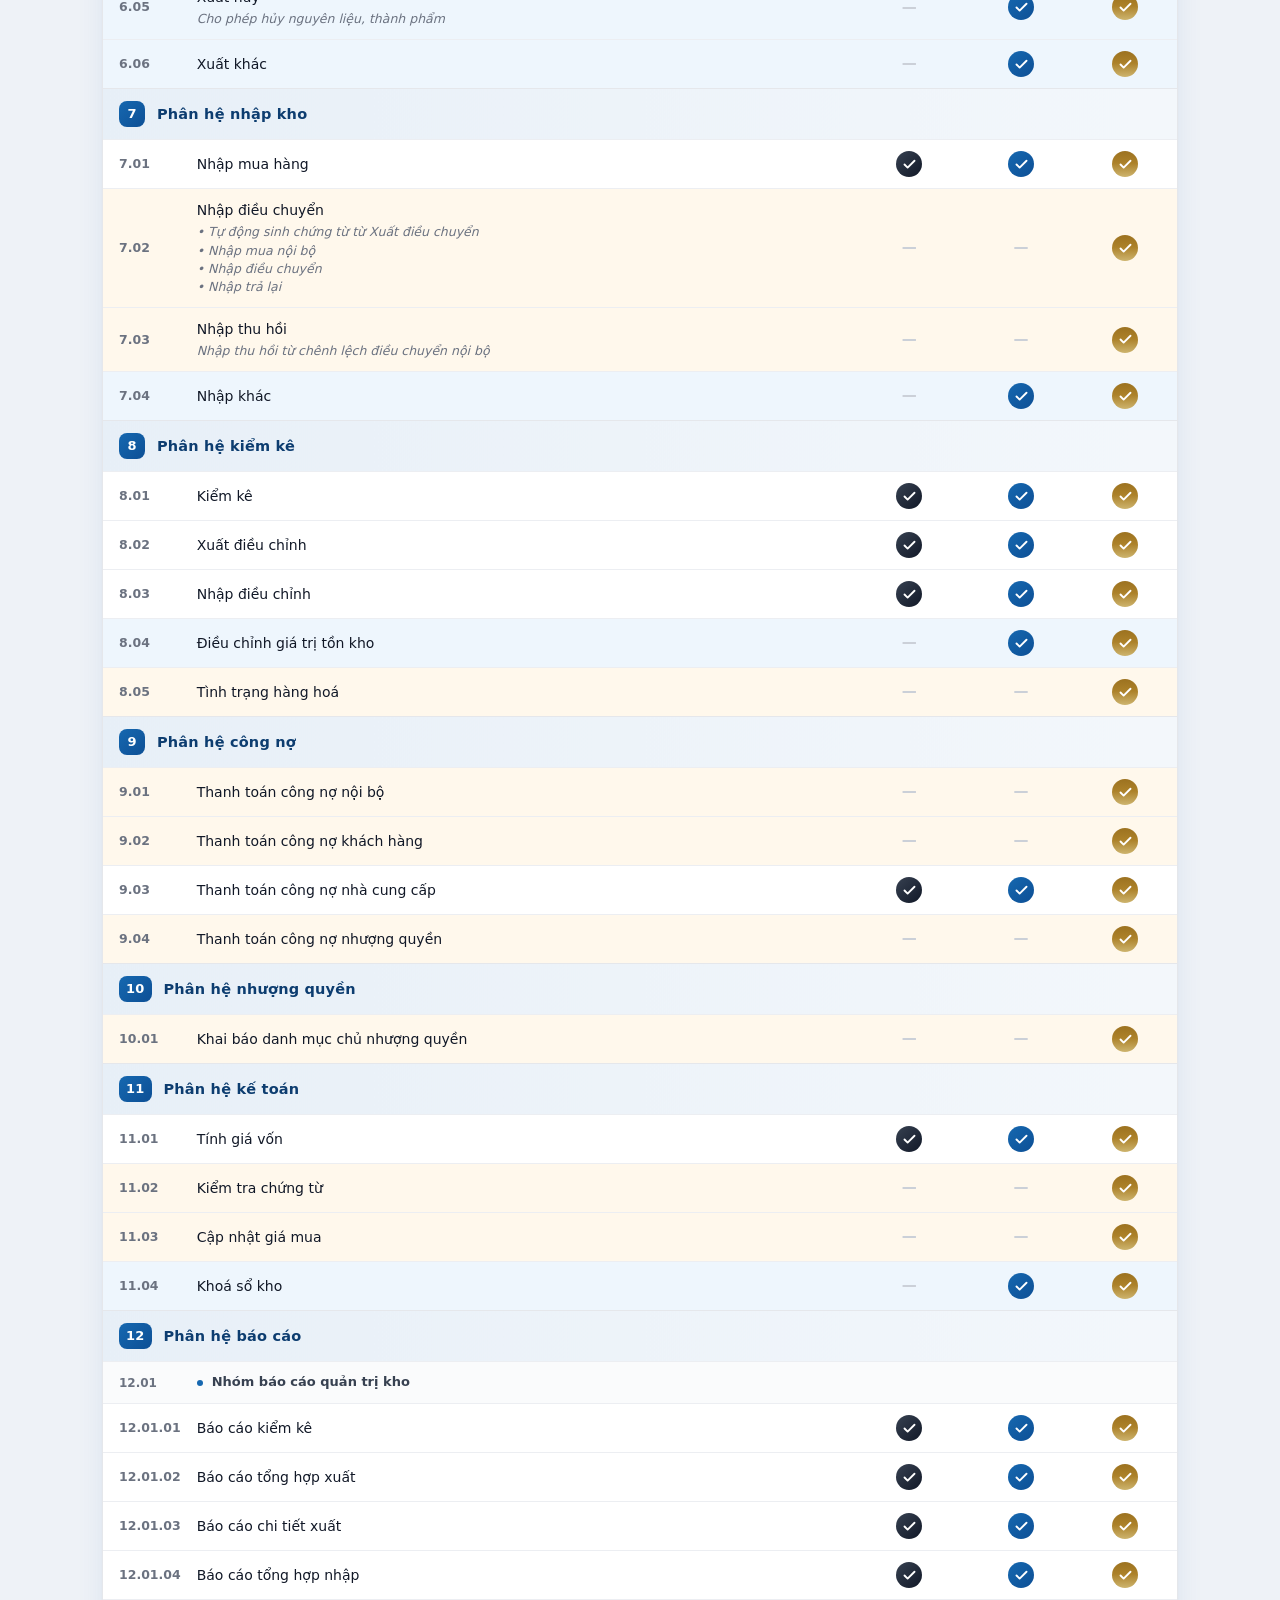
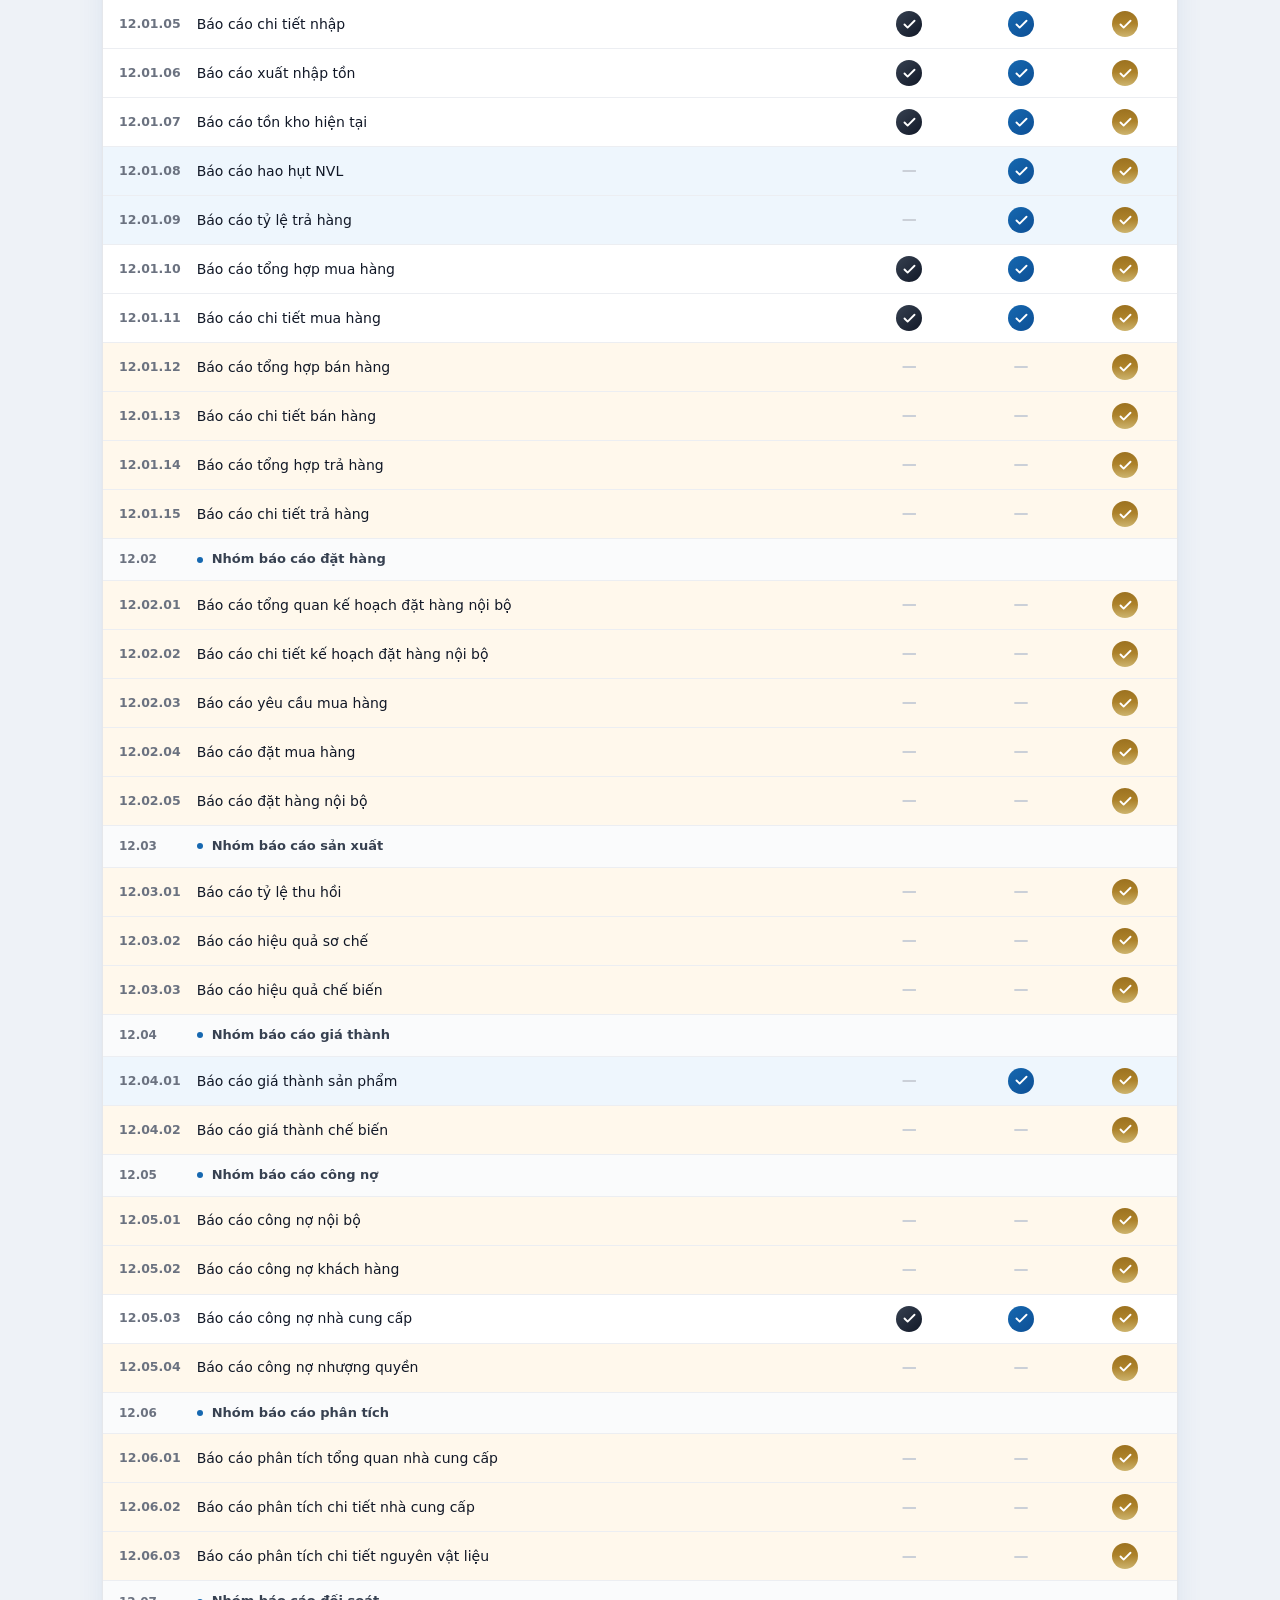
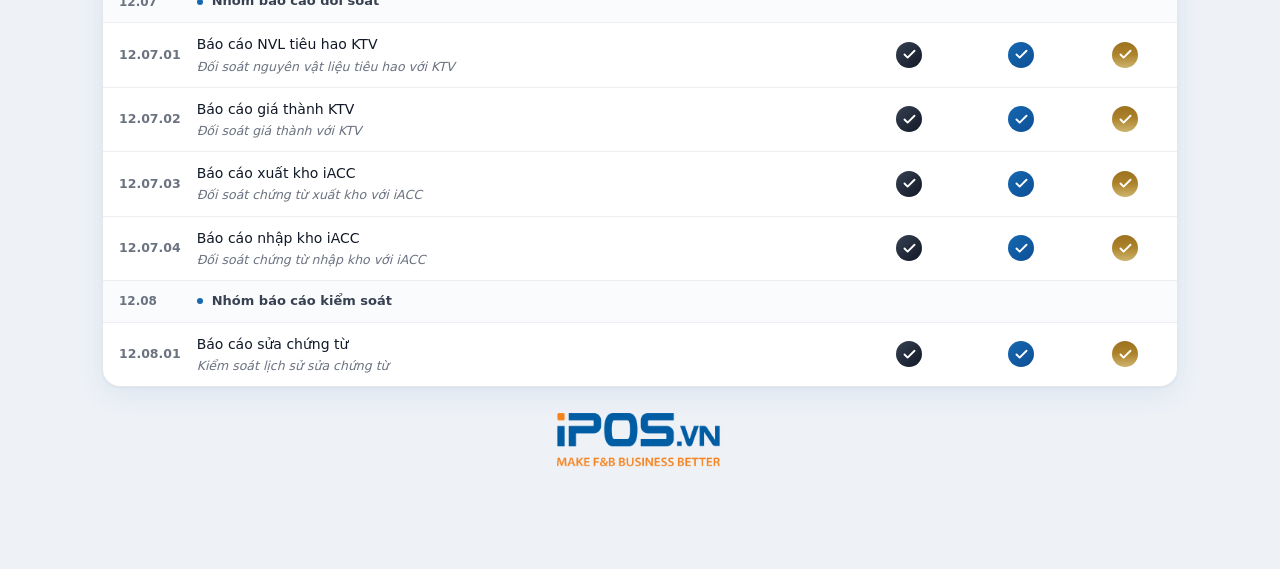
==== commit bcd1381d: "Bản so sánh: một nút xuất PDF chạy được, màu Pro đồng bộ, logo chân trang 1. Chỉ còn một nút xuất PD" ====
--- a/assets/So-sanh-IVT-Standard-Plus-Pro.html
+++ b/assets/So-sanh-IVT-Standard-Plus-Pro.html
@@ -7,7 +7,8 @@
 <style>
   :root{
     --brand:#1668b0; --brand-dark:#0d4f95; --brand-soft:#eaf3fb;
-    --gold:#f4a81d; --gold-dark:#e08900; --gold-soft:#fff6e4;
+    /* Vàng Pro lấy đúng bảng màu của bộ trình chiếu web, đừng đổi lệch */
+    --gold:#ac8129; --gold-dark:#a97f27; --gold-soft:#fff8ec;
     --std:#374151; --std-dark:#111827; --std-soft:#eef0f3;
     --ink:#111827; --ink-2:#374151; --muted:#6b7280;
     --line:#e5e7eb; --line-2:#eceef2;
@@ -75,7 +76,7 @@
   .stat .tag{display:inline-flex;align-items:center;gap:7px;font-weight:700;font-size:13px;padding:4px 11px;border-radius:999px;color:#fff}
   .stat.std .tag{background:linear-gradient(135deg,var(--std),var(--std-dark))}
   .stat.plus .tag{background:linear-gradient(135deg,var(--brand),var(--brand-dark))}
-  .stat.pro .tag{background:linear-gradient(135deg,var(--gold),var(--gold-dark))}
+  .stat.pro .tag{background:linear-gradient(180deg,#9c7220,#ac8129 46%,#cdb46e)}
   .stat .num{font-size:34px;font-weight:800;letter-spacing:-1px;margin-top:10px;line-height:1}
   .stat.std .num{color:var(--std-dark)}
   .stat.plus .num{color:var(--brand-dark)}
@@ -86,14 +87,14 @@
   .bar>i{display:block;height:100%;border-radius:999px}
   .stat.std .bar>i{background:linear-gradient(90deg,var(--std),var(--std-dark))}
   .stat.plus .bar>i{background:linear-gradient(90deg,var(--brand),var(--brand-dark))}
-  .stat.pro .bar>i{background:linear-gradient(90deg,var(--gold),var(--gold-dark))}
+  .stat.pro .bar>i{background:linear-gradient(90deg,#9c7220,#cdb46e)}
 
   .legend{display:flex;flex-wrap:wrap;gap:16px;margin:22px 2px 0;color:var(--muted);font-size:13px}
   .legend b{color:var(--ink-2)}
   .lg{display:inline-flex;align-items:center;gap:8px}
   .swatch{width:14px;height:14px;border-radius:5px;display:inline-block}
   .swatch.plus{background:#eef6fd;border:1px solid #cfe3f6}
-  .swatch.only{background:var(--gold-soft);border:1px solid #f3ddb0}
+  .swatch.only{background:var(--gold-soft);border:1px solid #f0dcb4}
 
   /* ---------- Table ---------- */
   .tablecard{margin-top:24px;background:var(--card);border:1px solid var(--line);border-radius:18px;box-shadow:var(--shadow);overflow:hidden}
@@ -108,7 +109,7 @@
   thead .pill b{font-size:14px}
   thead .pill.std b{color:#ffffff}
   thead .pill.plus b{color:#bfe0ff}
-  thead .pill.pro b{color:#ffd98a}
+  thead .pill.pro b{color:#cdb46e}
   thead .pill small{font-size:10.5px;color:#cde0f2;font-weight:500;text-transform:uppercase;letter-spacing:.5px}
 
   tbody td{padding:11px 16px;border-top:1px solid var(--line-2);vertical-align:middle}
@@ -137,19 +138,19 @@
   tr.onlypro td{background:var(--gold-soft)}
   tr.item:hover td{background:#f5f9fd}
   tr.plusup:hover td{background:#e0eefb}
-  tr.onlypro:hover td{background:#fdefd2}
+  tr.onlypro:hover td{background:#fdf1dc}
 
   /* check / dash marks */
   .mk{display:inline-flex;align-items:center;justify-content:center;width:26px;height:26px;border-radius:50%}
   .mk.yes-std{background:linear-gradient(135deg,var(--std),var(--std-dark));color:#fff}
   .mk.yes-plus{background:linear-gradient(135deg,var(--brand),var(--brand-dark));color:#fff}
-  .mk.yes-pro{background:linear-gradient(135deg,var(--gold),var(--gold-dark));color:#fff}
+  .mk.yes-pro{background:linear-gradient(180deg,#9c7220,#ac8129 46%,#cdb46e);color:#fff}
   .mk svg{width:15px;height:15px}
   .mk.no{color:#cbd0d8}
   .mk.no::before{content:"—";font-size:15px;font-weight:700}
 
-  .foot{margin-top:22px;color:var(--muted);font-size:12.5px;text-align:center}
-  .foot b{color:var(--ink-2)}
+  .foot{margin-top:26px;text-align:center}
+  .foot img{height:54px;width:auto;max-width:100%;object-fit:contain}
 
   @media (max-width:760px){
     h1{font-size:23px}
@@ -208,7 +209,7 @@
     .mk svg{width:12px;height:12px}
     .mk.no::before{font-size:12px}
 
-    .foot{display:none}
+    .foot{margin-top:18px}
     .stat,.tablecard,table{box-shadow:none}
     tr,td,th{page-break-inside:avoid}
     tr.section,tr.subgroup{page-break-after:avoid}
@@ -282,7 +283,7 @@
     </table>
   </div>
 
-  <p class="foot">Tài liệu so sánh tính năng — <b>iPOS Inventory (IVT)</b>. Nhấn <b>Xuất PDF</b> và chọn “Save as PDF / Lưu dưới dạng PDF”, bật “Đồ họa nền / Background graphics” để giữ đúng màu.</p>
+  <p class="foot"><img src="[data-uri]" alt="iPOS.vn"></p>
 
 </div>
 
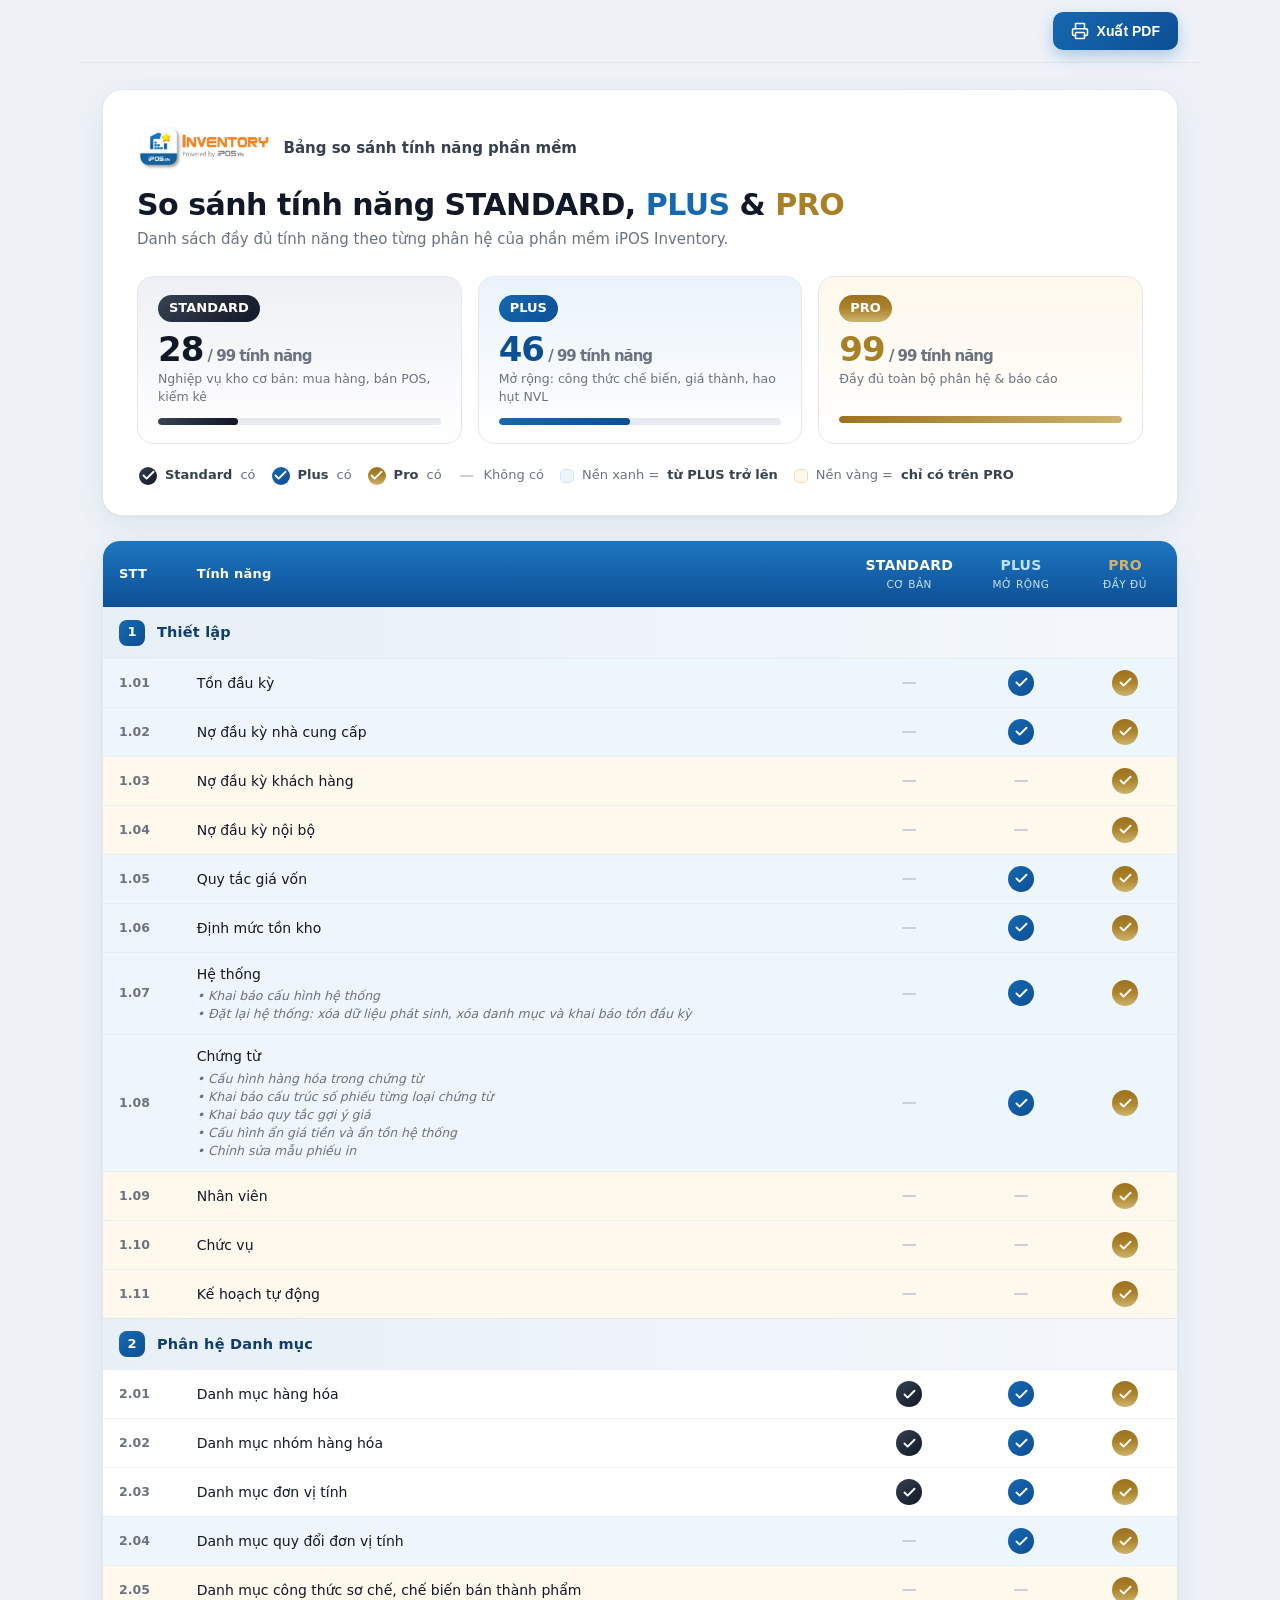
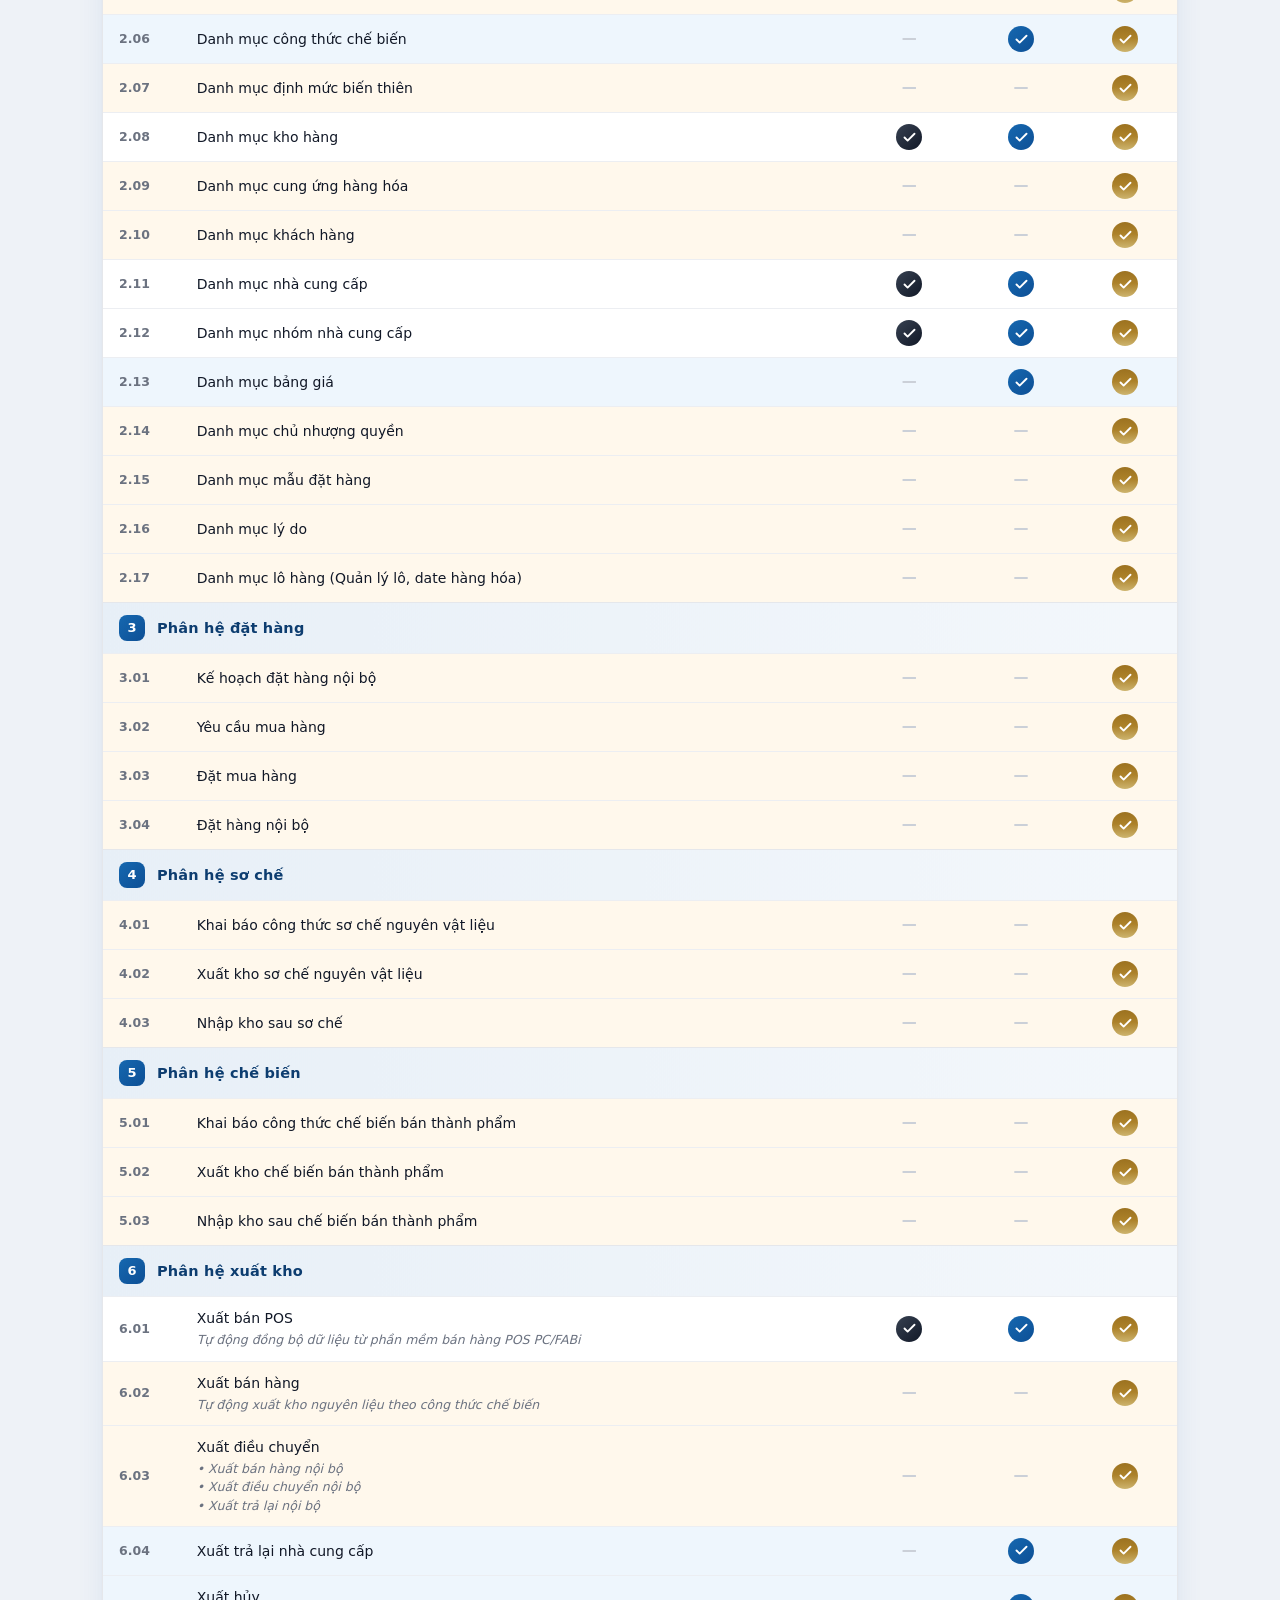
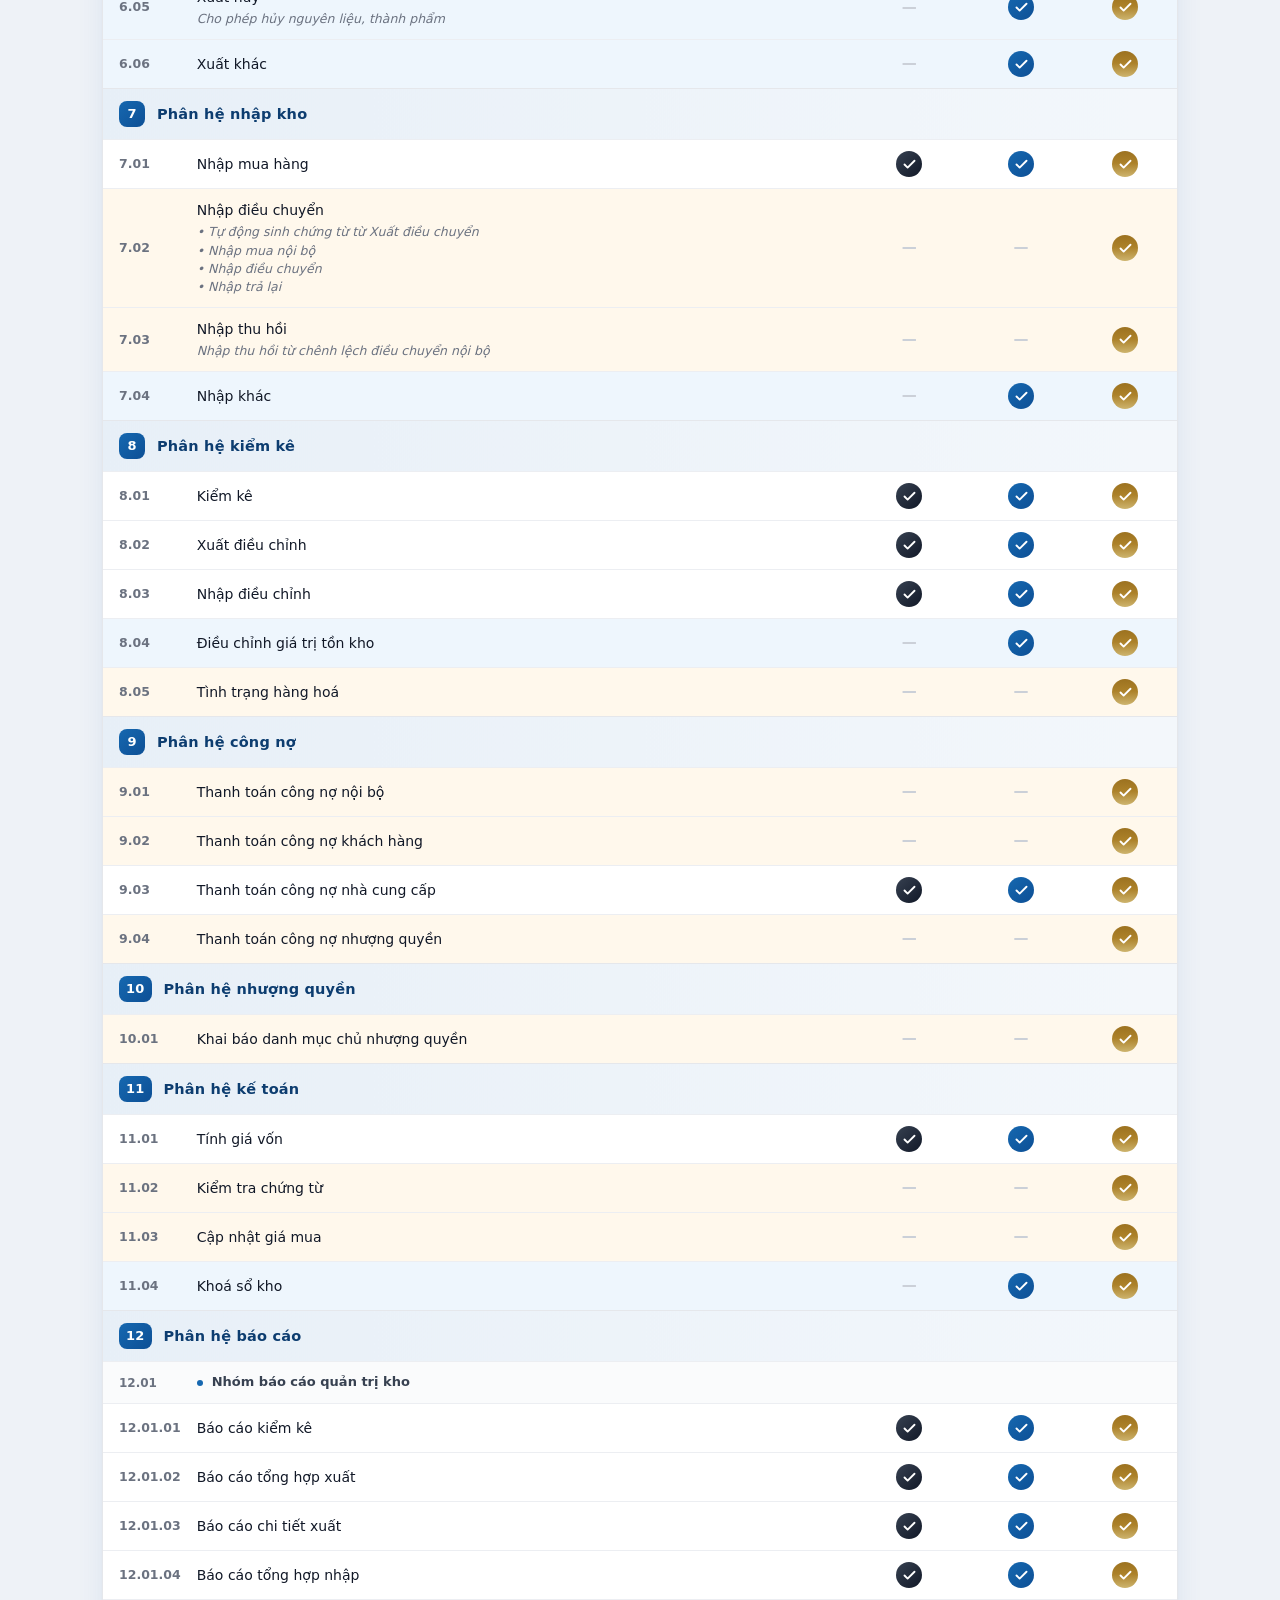
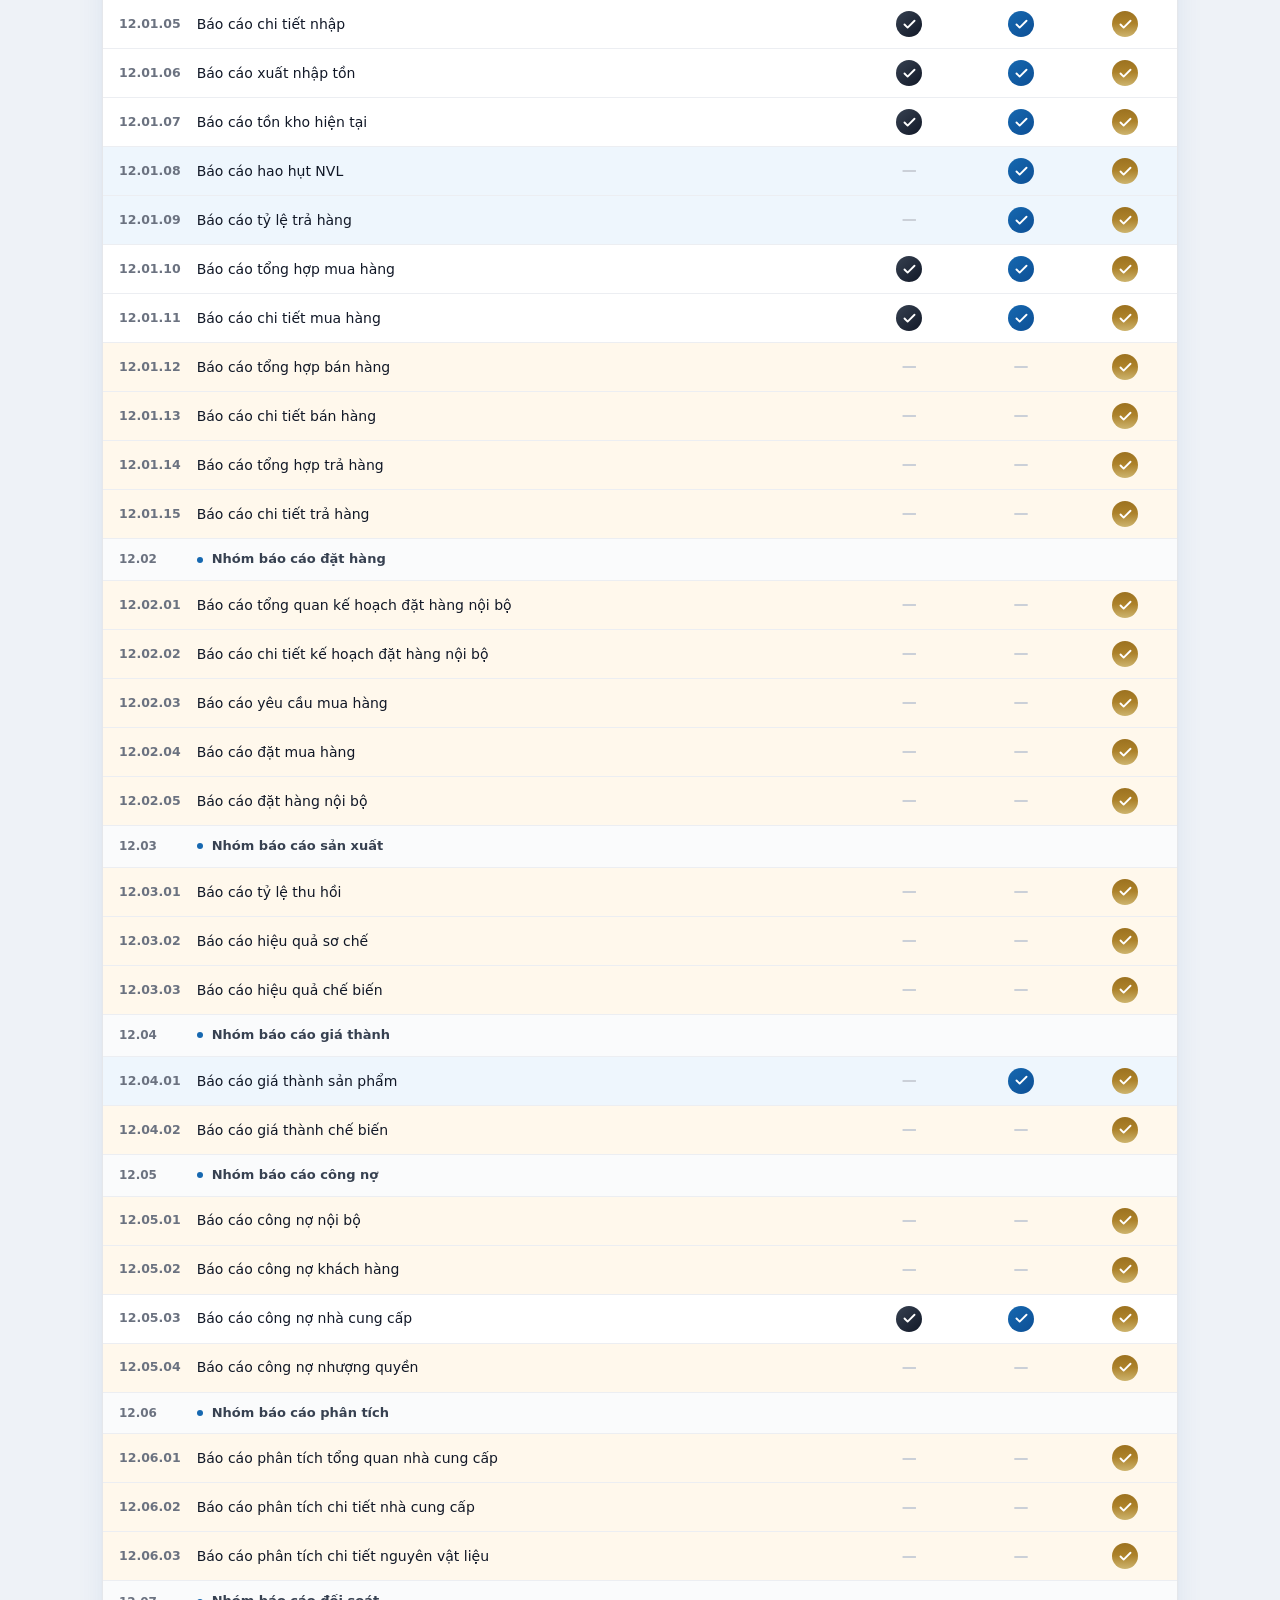
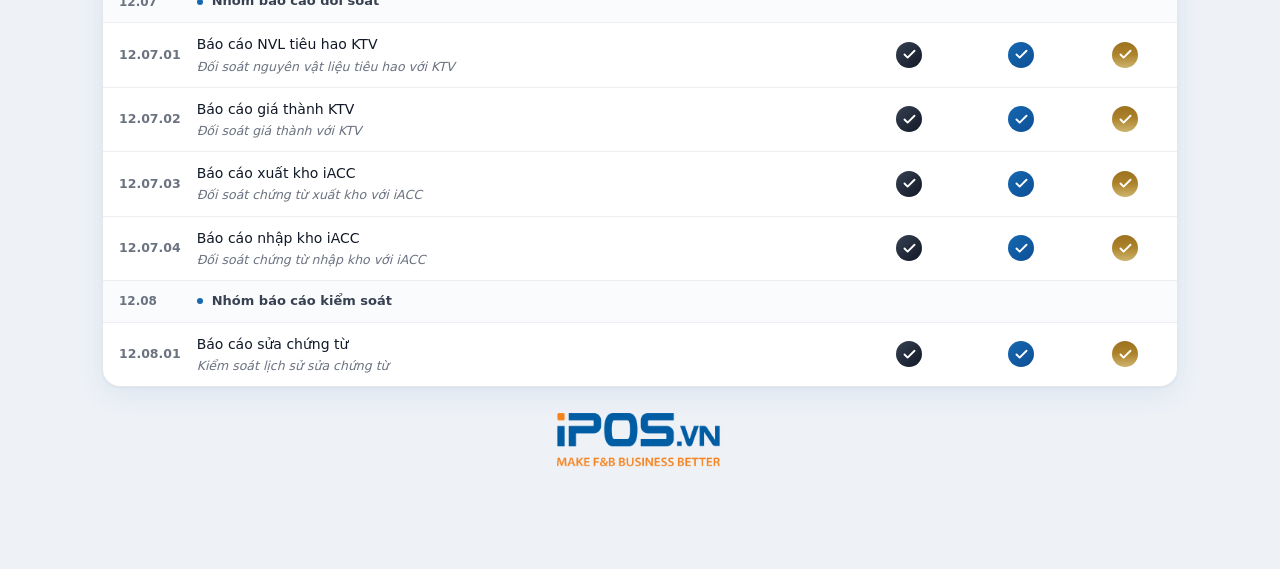
==== commit ef4c3df3: "So sánh tính năng: gói Standard không còn phân hệ Thiết lập Hạ sáu mục 1.01, 1.02, 1.05, 1.06, 1.07 " ====
--- a/assets/So-sanh-IVT-Standard-Plus-Pro.html
+++ b/assets/So-sanh-IVT-Standard-Plus-Pro.html
@@ -292,14 +292,14 @@
 // type: s=section, g=subgroup, i=item | st=Standard, pl=Plus, pr=Pro
 const DATA = [
  {t:'s', no:'1', name:'Thiết lập'},
- {t:'i', c:'1.01', name:'Tồn đầu kỳ', st:1, pl:1, pr:1},
- {t:'i', c:'1.02', name:'Nợ đầu kỳ nhà cung cấp', st:1, pl:1, pr:1},
+ {t:'i', c:'1.01', name:'Tồn đầu kỳ', st:0, pl:1, pr:1},
+ {t:'i', c:'1.02', name:'Nợ đầu kỳ nhà cung cấp', st:0, pl:1, pr:1},
  {t:'i', c:'1.03', name:'Nợ đầu kỳ khách hàng', st:0, pl:0, pr:1},
  {t:'i', c:'1.04', name:'Nợ đầu kỳ nội bộ', st:0, pl:0, pr:1},
- {t:'i', c:'1.05', name:'Quy tắc giá vốn', st:1, pl:1, pr:1},
- {t:'i', c:'1.06', name:'Định mức tồn kho', st:1, pl:1, pr:1},
- {t:'i', c:'1.07', name:'Hệ thống', d:['Khai báo cấu hình hệ thống','Đặt lại hệ thống: xóa dữ liệu phát sinh, xóa danh mục và khai báo tồn đầu kỳ'], st:1, pl:1, pr:1},
- {t:'i', c:'1.08', name:'Chứng từ', d:['Cấu hình hàng hóa trong chứng từ','Khai báo cấu trúc số phiếu từng loại chứng từ','Khai báo quy tắc gợi ý giá','Cấu hình ẩn giá tiền và ẩn tồn hệ thống','Chỉnh sửa mẫu phiếu in'], st:1, pl:1, pr:1},
+ {t:'i', c:'1.05', name:'Quy tắc giá vốn', st:0, pl:1, pr:1},
+ {t:'i', c:'1.06', name:'Định mức tồn kho', st:0, pl:1, pr:1},
+ {t:'i', c:'1.07', name:'Hệ thống', d:['Khai báo cấu hình hệ thống','Đặt lại hệ thống: xóa dữ liệu phát sinh, xóa danh mục và khai báo tồn đầu kỳ'], st:0, pl:1, pr:1},
+ {t:'i', c:'1.08', name:'Chứng từ', d:['Cấu hình hàng hóa trong chứng từ','Khai báo cấu trúc số phiếu từng loại chứng từ','Khai báo quy tắc gợi ý giá','Cấu hình ẩn giá tiền và ẩn tồn hệ thống','Chỉnh sửa mẫu phiếu in'], st:0, pl:1, pr:1},
  {t:'i', c:'1.09', name:'Nhân viên', st:0, pl:0, pr:1},
  {t:'i', c:'1.10', name:'Chức vụ', st:0, pl:0, pr:1},
  {t:'i', c:'1.11', name:'Kế hoạch tự động', st:0, pl:0, pr:1},
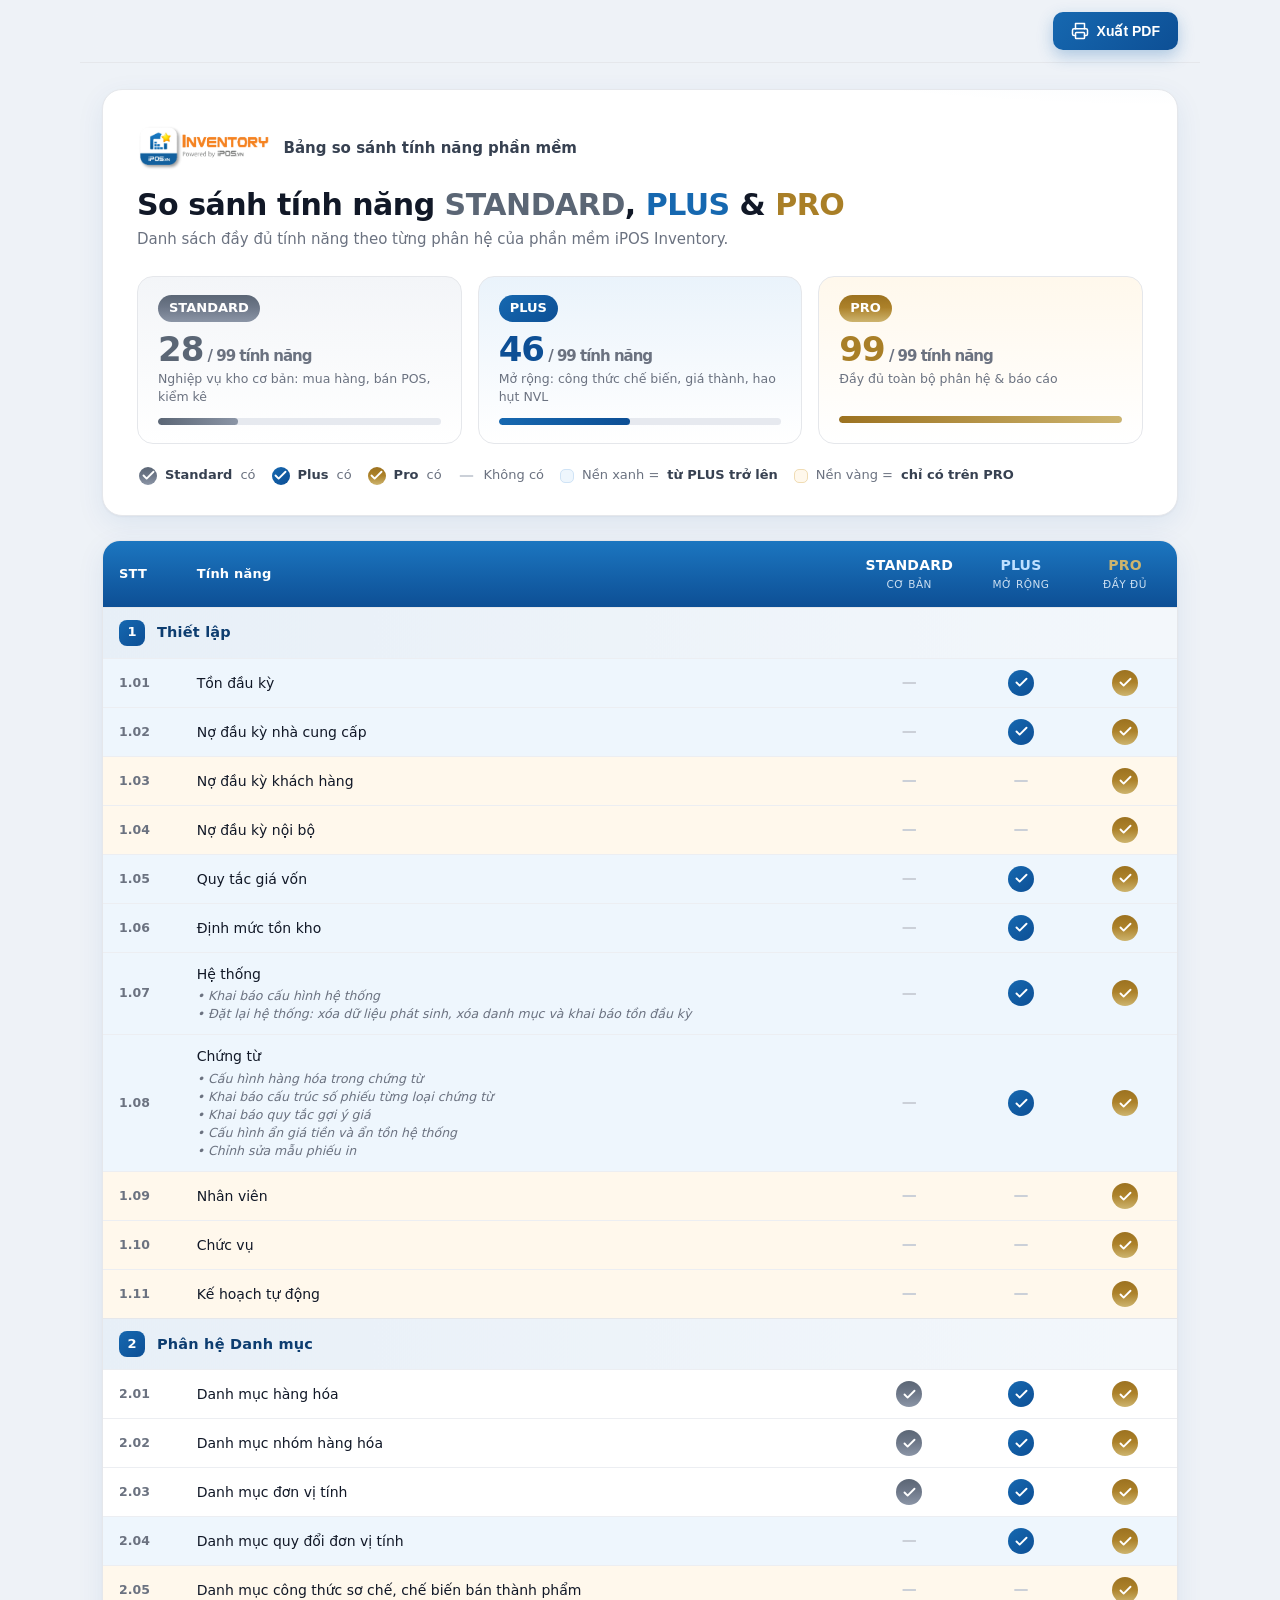
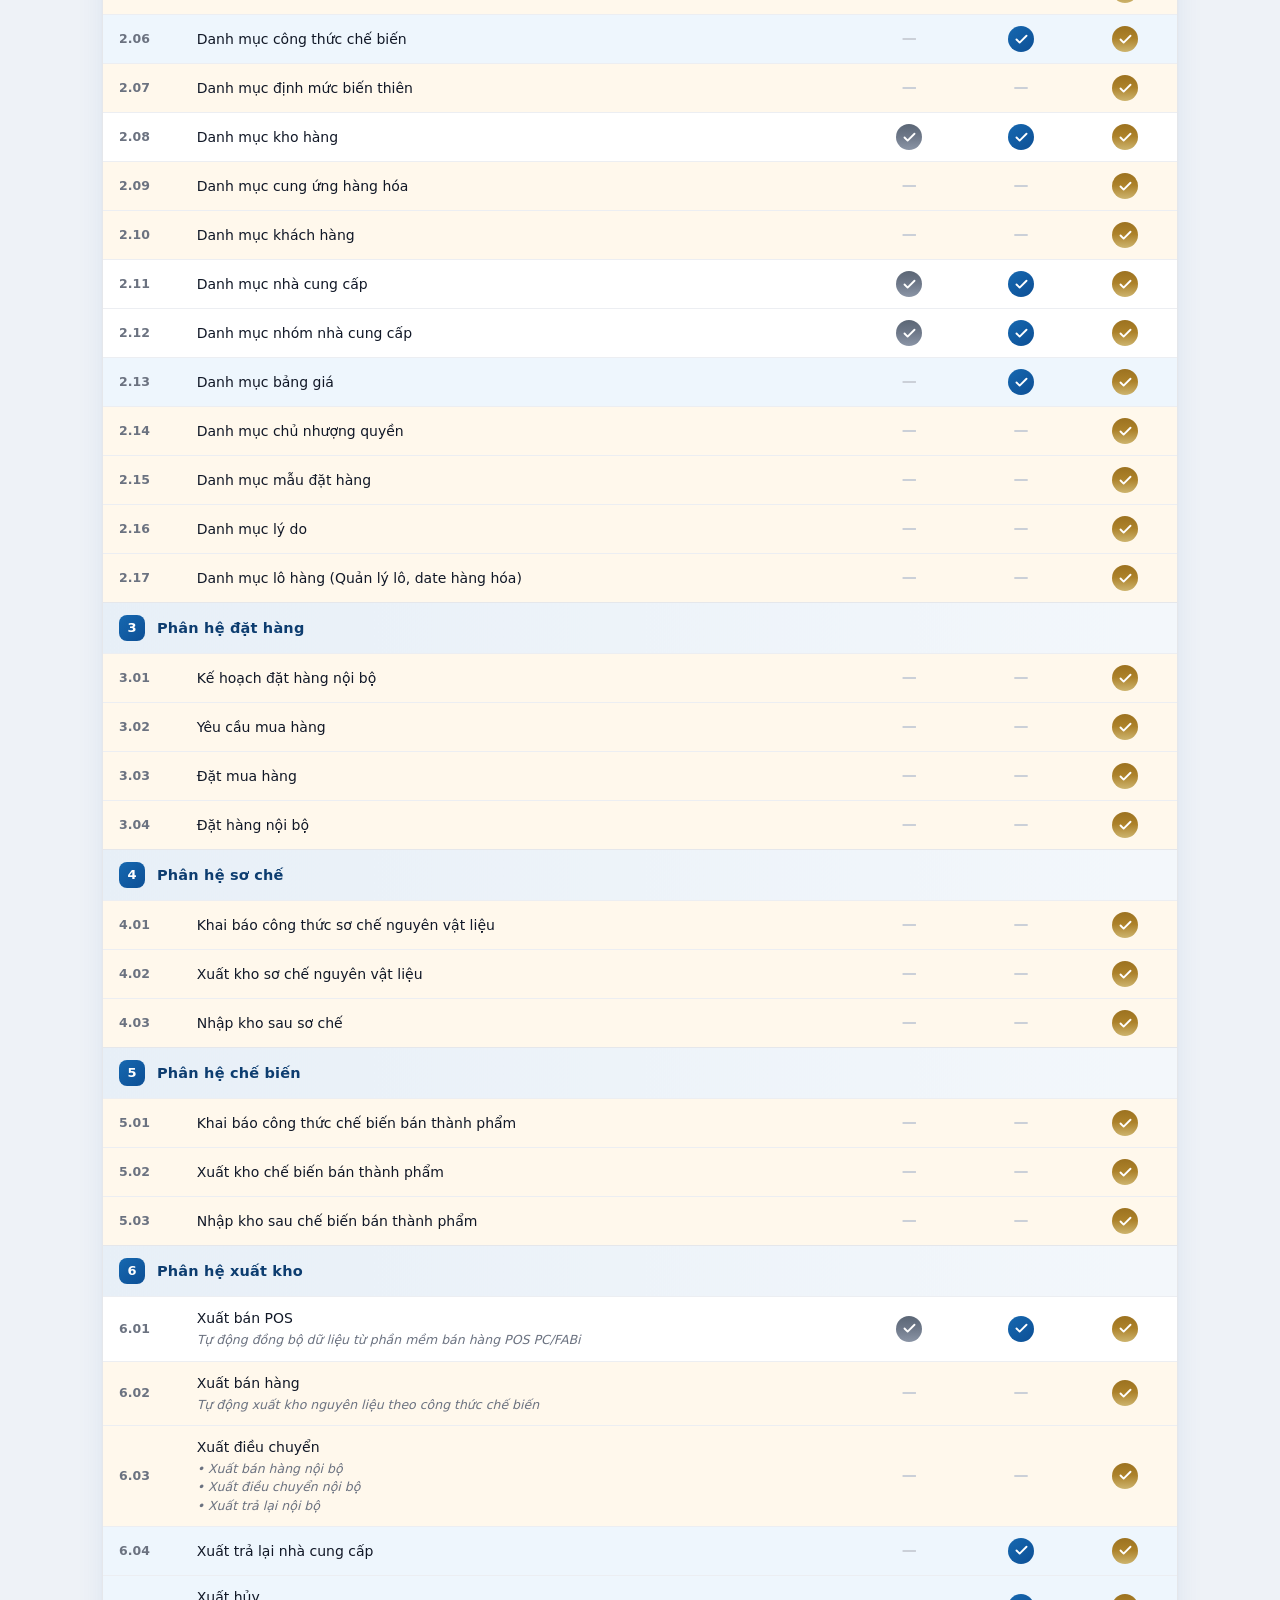
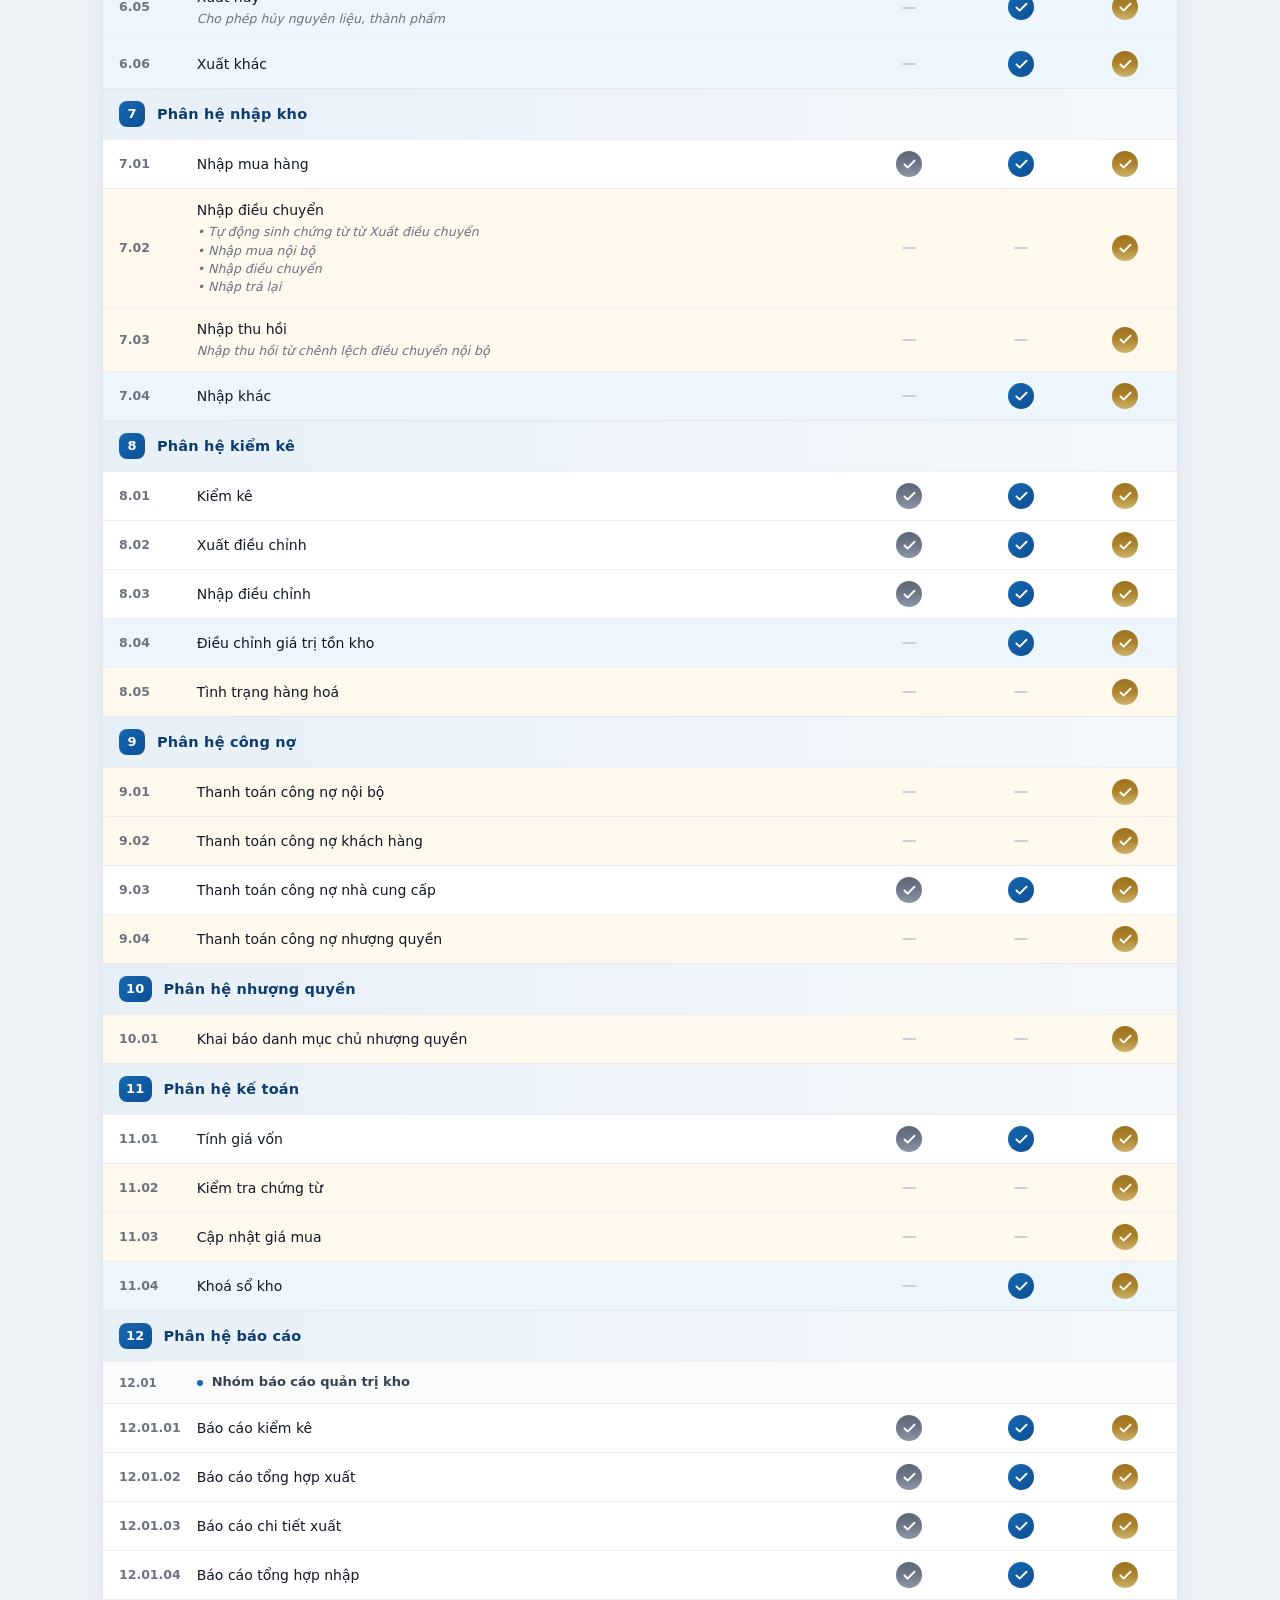
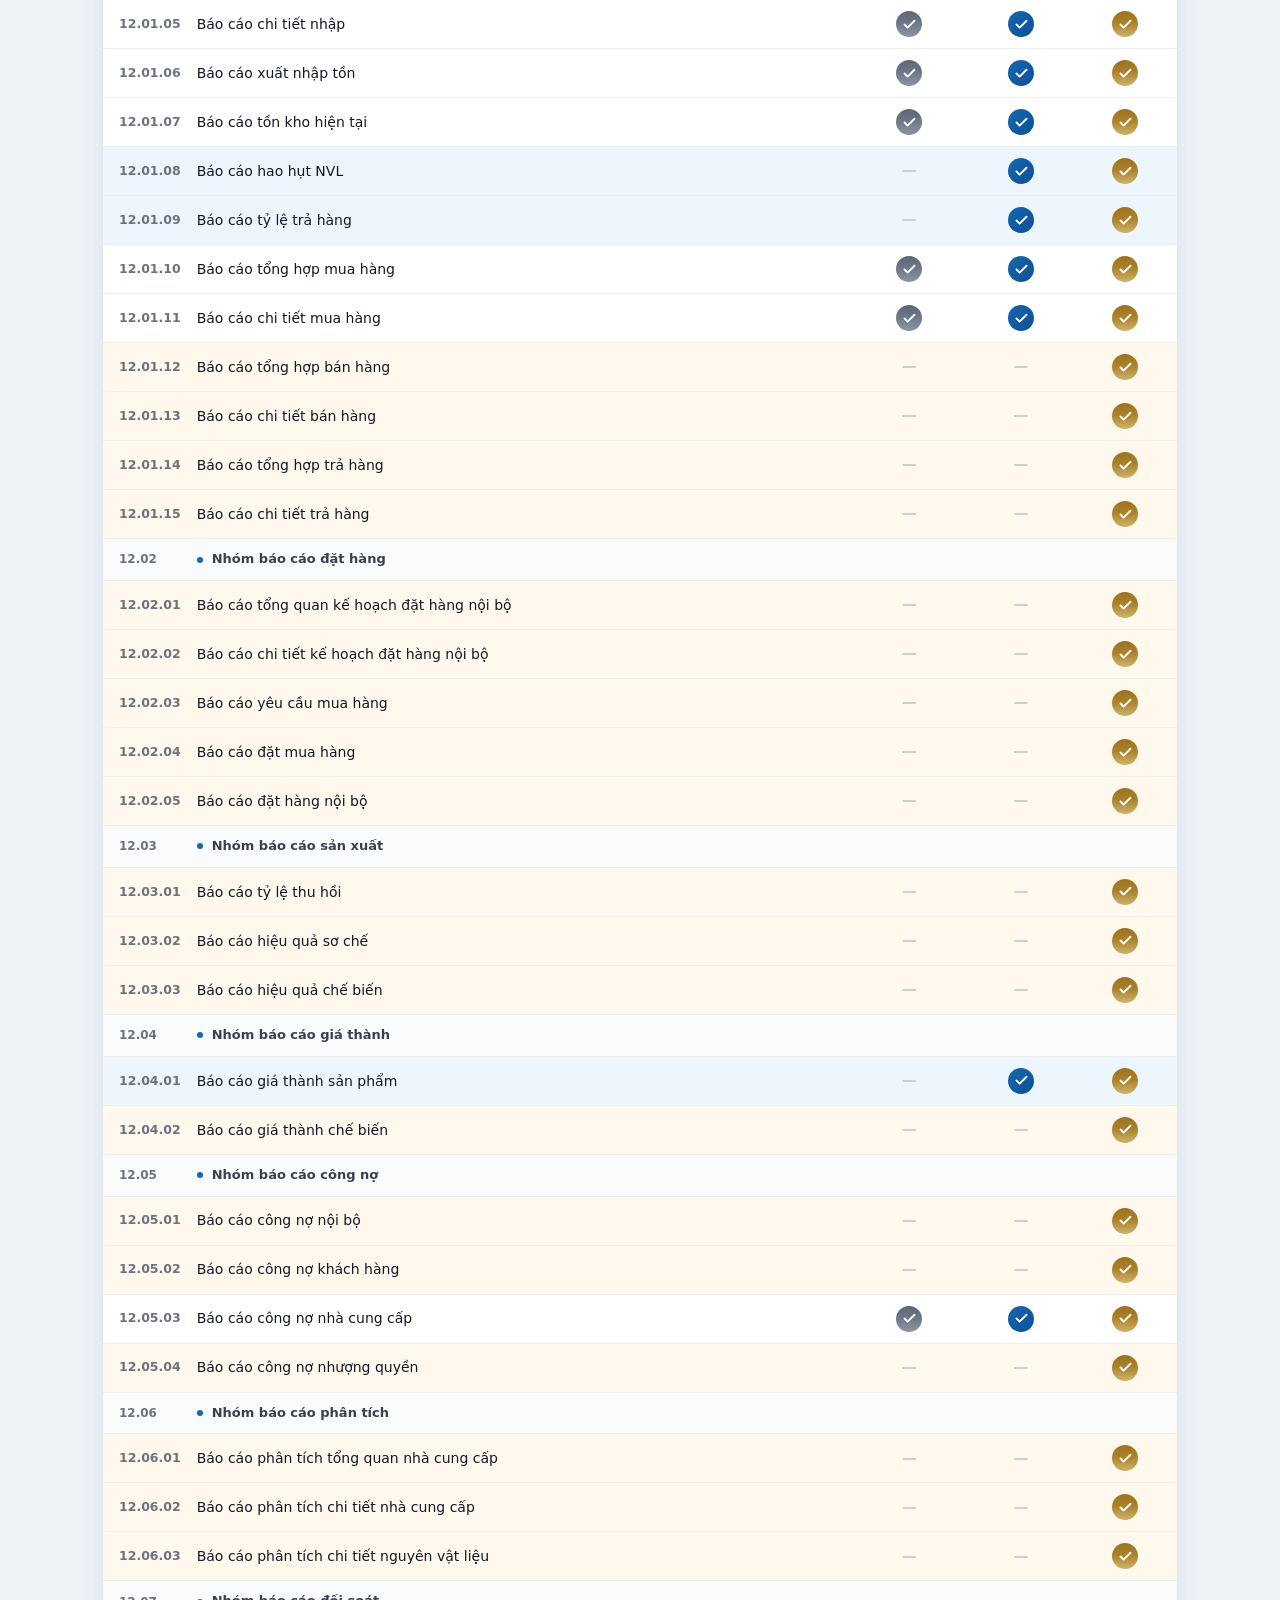
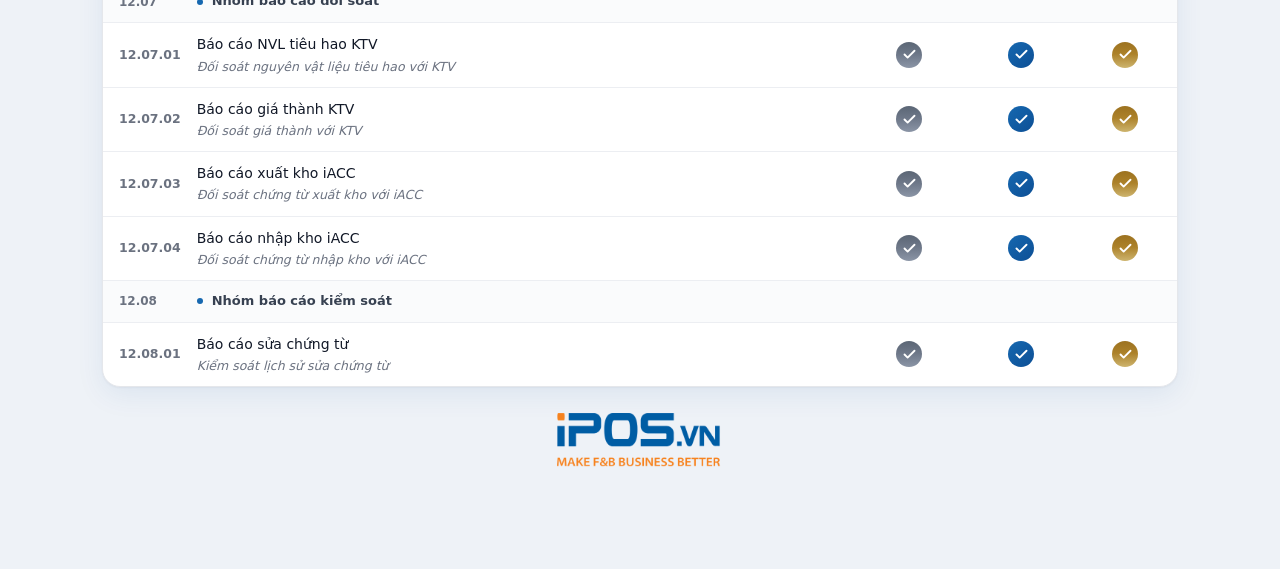
==== commit a6c1927c: "Gói Standard đổi sang xám, và sửa mục 04 slide bốn thay đổi lớn Bản gốc bảng so sánh để gói Standard" ====
--- a/assets/So-sanh-IVT-Standard-Plus-Pro.html
+++ b/assets/So-sanh-IVT-Standard-Plus-Pro.html
@@ -9,7 +9,8 @@
     --brand:#1668b0; --brand-dark:#0d4f95; --brand-soft:#eaf3fb;
     /* Vàng Pro lấy đúng bảng màu của bộ trình chiếu web, đừng đổi lệch */
     --gold:#ac8129; --gold-dark:#a97f27; --gold-soft:#fff8ec;
-    --std:#374151; --std-dark:#111827; --std-soft:#eef0f3;
+    /* Xám Standard lấy đúng bảng màu của bộ trình chiếu web, đừng để đen */
+    --std:#6d7788; --std-dark:#5b6675; --std-soft:#f3f5f8;
     --ink:#111827; --ink-2:#374151; --muted:#6b7280;
     --line:#e5e7eb; --line-2:#eceef2;
     --bg:#eef2f7; --card:#ffffff; --sec:#0d3d70;
@@ -74,7 +75,7 @@
   .stat.plus{background:linear-gradient(180deg,var(--brand-soft),#fff)}
   .stat.pro{background:linear-gradient(180deg,var(--gold-soft),#fff)}
   .stat .tag{display:inline-flex;align-items:center;gap:7px;font-weight:700;font-size:13px;padding:4px 11px;border-radius:999px;color:#fff}
-  .stat.std .tag{background:linear-gradient(135deg,var(--std),var(--std-dark))}
+  .stat.std .tag{background:linear-gradient(180deg,#5b6675,#6d7788 46%,#8b95a6)}
   .stat.plus .tag{background:linear-gradient(135deg,var(--brand),var(--brand-dark))}
   .stat.pro .tag{background:linear-gradient(180deg,#9c7220,#ac8129 46%,#cdb46e)}
   .stat .num{font-size:34px;font-weight:800;letter-spacing:-1px;margin-top:10px;line-height:1}
@@ -85,7 +86,7 @@
   .stat .cap{color:var(--muted);font-size:12.5px;margin-top:4px;min-height:34px}
   .bar{height:7px;border-radius:999px;background:#e6e9ef;margin-top:12px;overflow:hidden}
   .bar>i{display:block;height:100%;border-radius:999px}
-  .stat.std .bar>i{background:linear-gradient(90deg,var(--std),var(--std-dark))}
+  .stat.std .bar>i{background:linear-gradient(90deg,#5b6675,#8b95a6)}
   .stat.plus .bar>i{background:linear-gradient(90deg,var(--brand),var(--brand-dark))}
   .stat.pro .bar>i{background:linear-gradient(90deg,#9c7220,#cdb46e)}
 
@@ -142,7 +143,7 @@
 
   /* check / dash marks */
   .mk{display:inline-flex;align-items:center;justify-content:center;width:26px;height:26px;border-radius:50%}
-  .mk.yes-std{background:linear-gradient(135deg,var(--std),var(--std-dark));color:#fff}
+  .mk.yes-std{background:linear-gradient(180deg,#5b6675,#6d7788 46%,#8b95a6);color:#fff}
   .mk.yes-plus{background:linear-gradient(135deg,var(--brand),var(--brand-dark));color:#fff}
   .mk.yes-pro{background:linear-gradient(180deg,#9c7220,#ac8129 46%,#cdb46e);color:#fff}
   .mk svg{width:15px;height:15px}
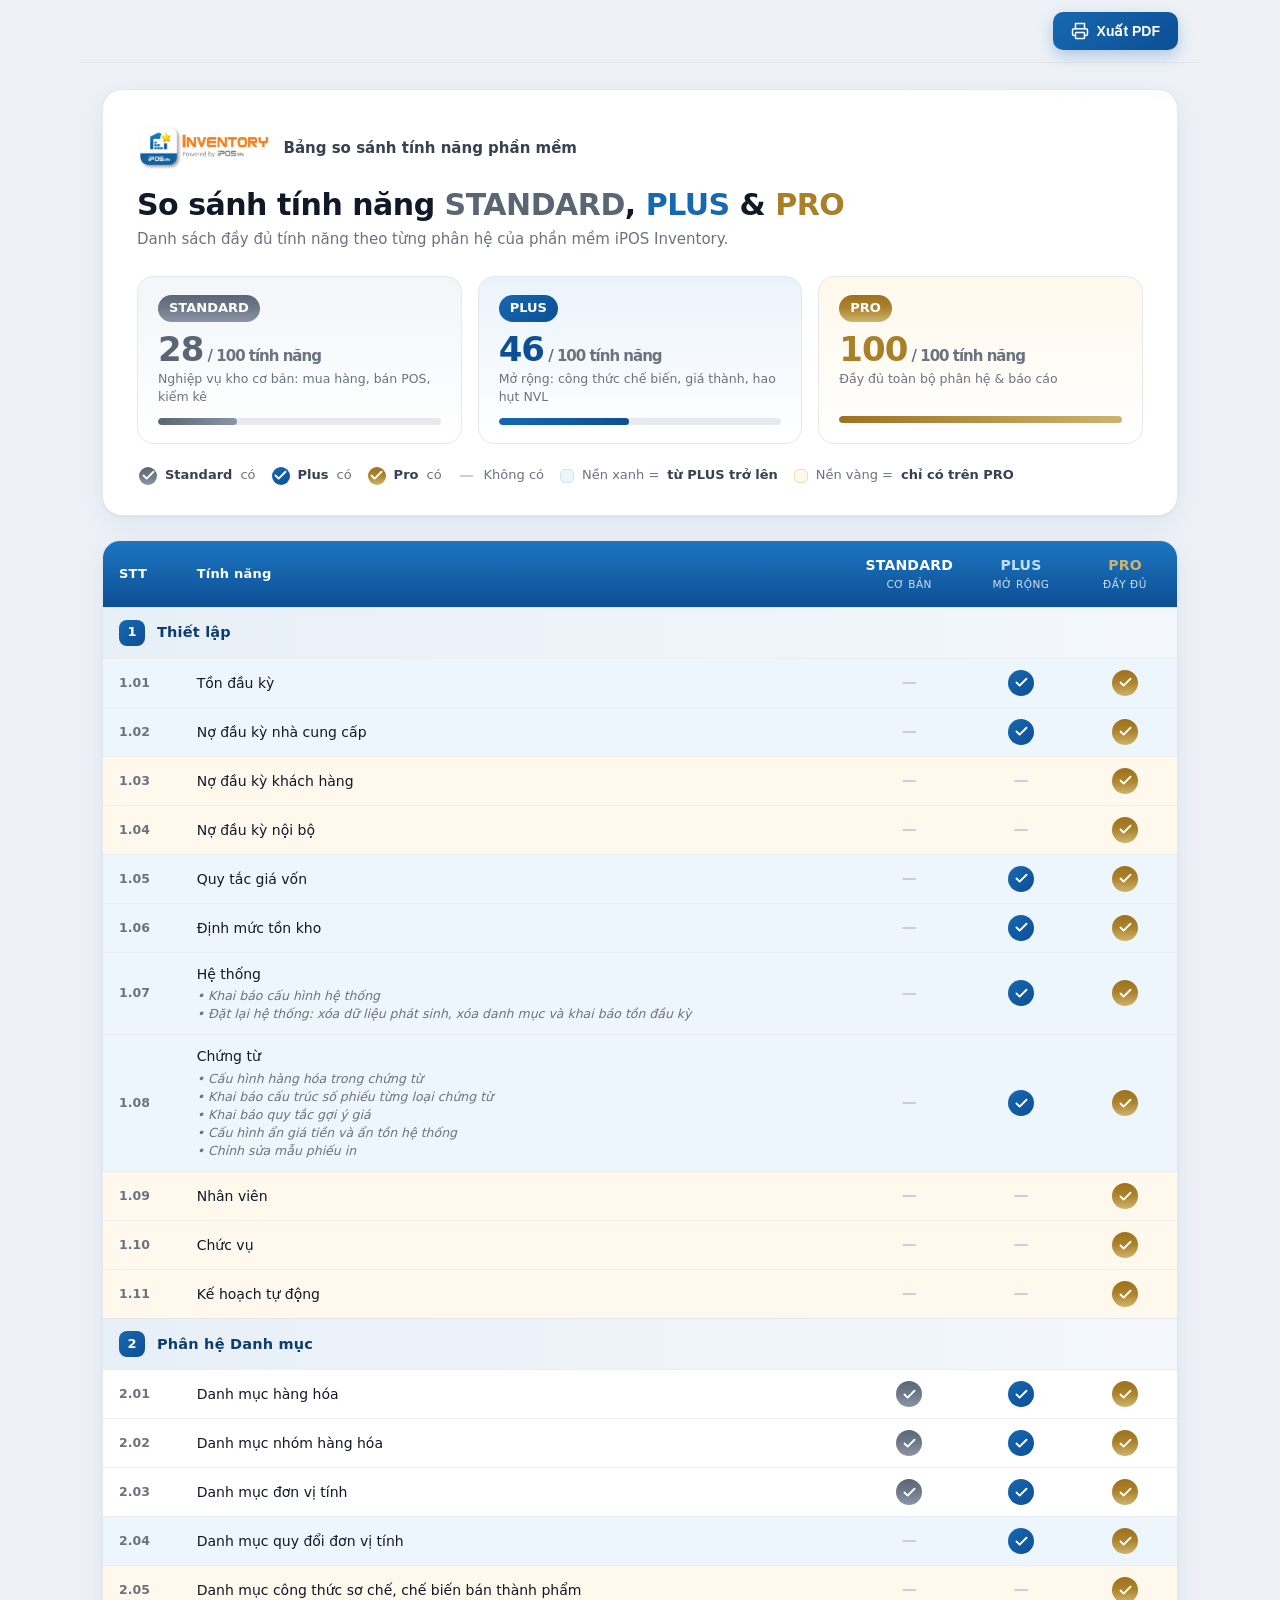
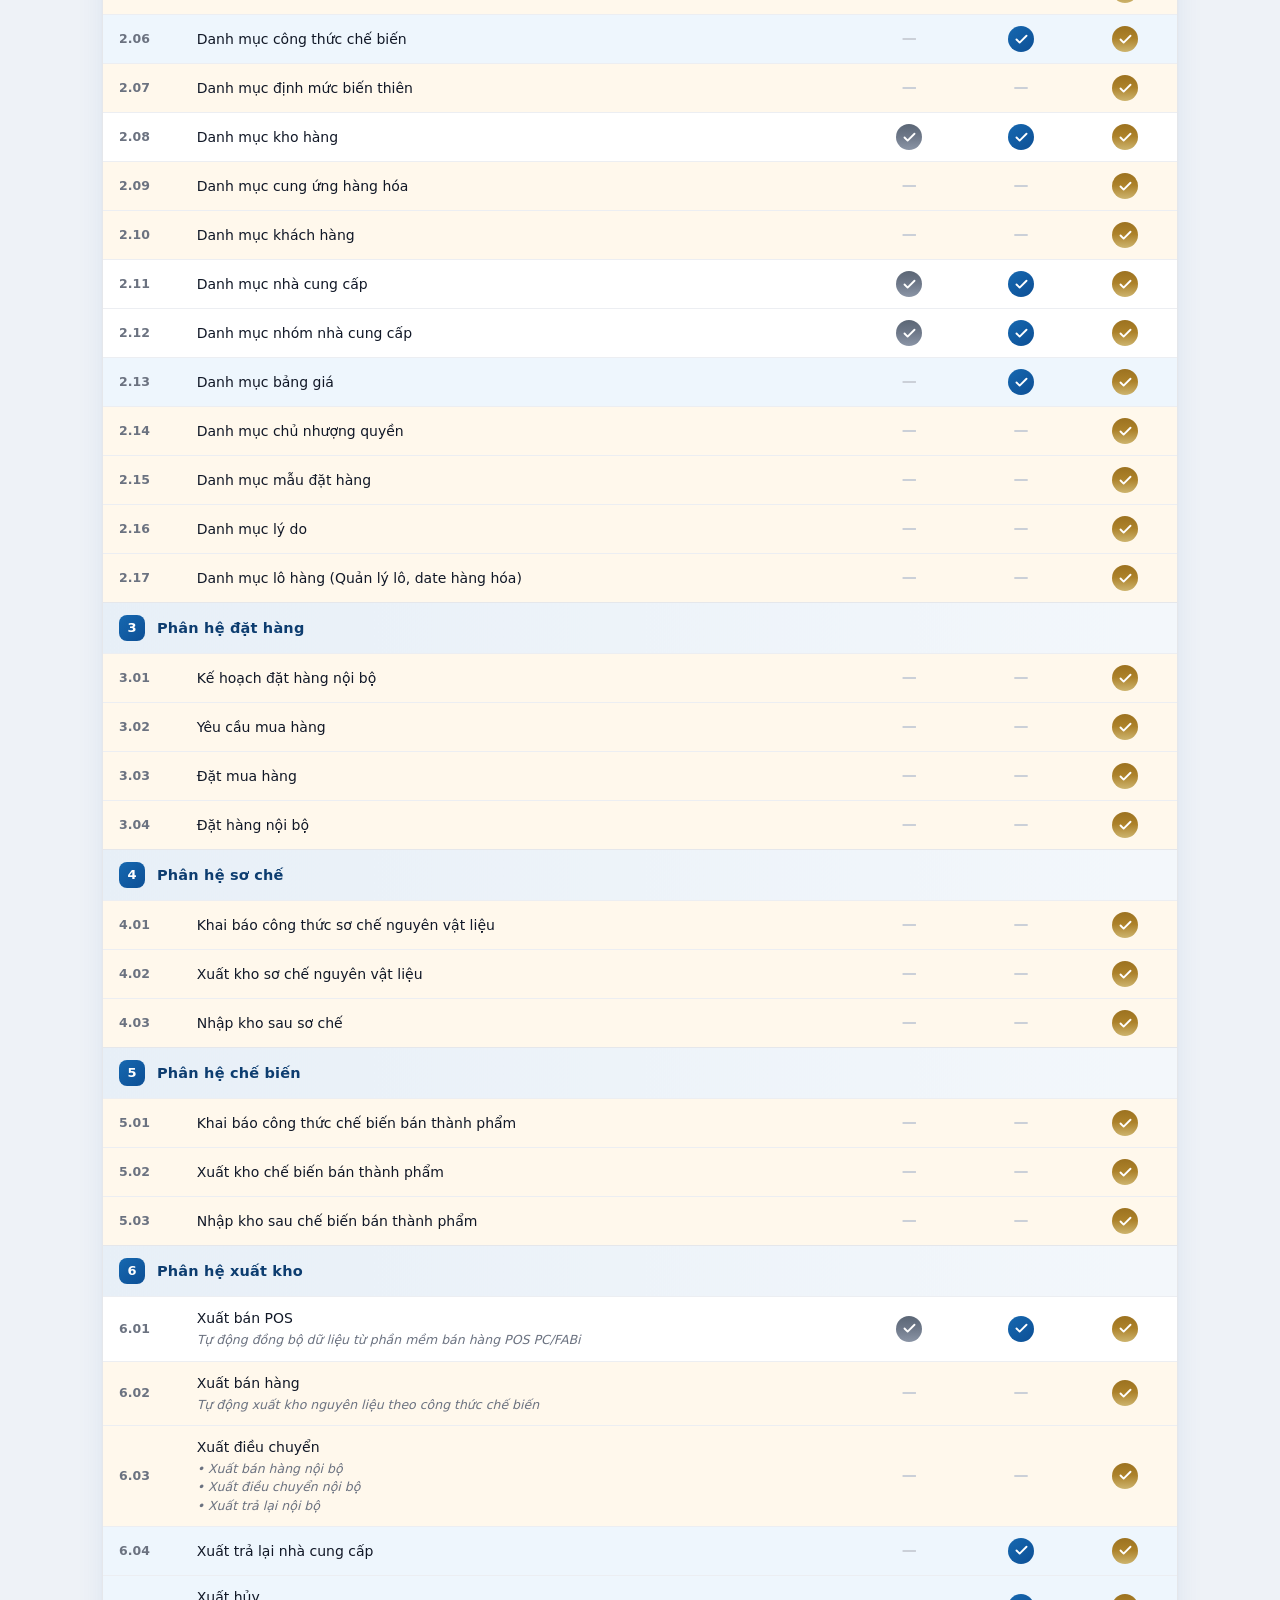
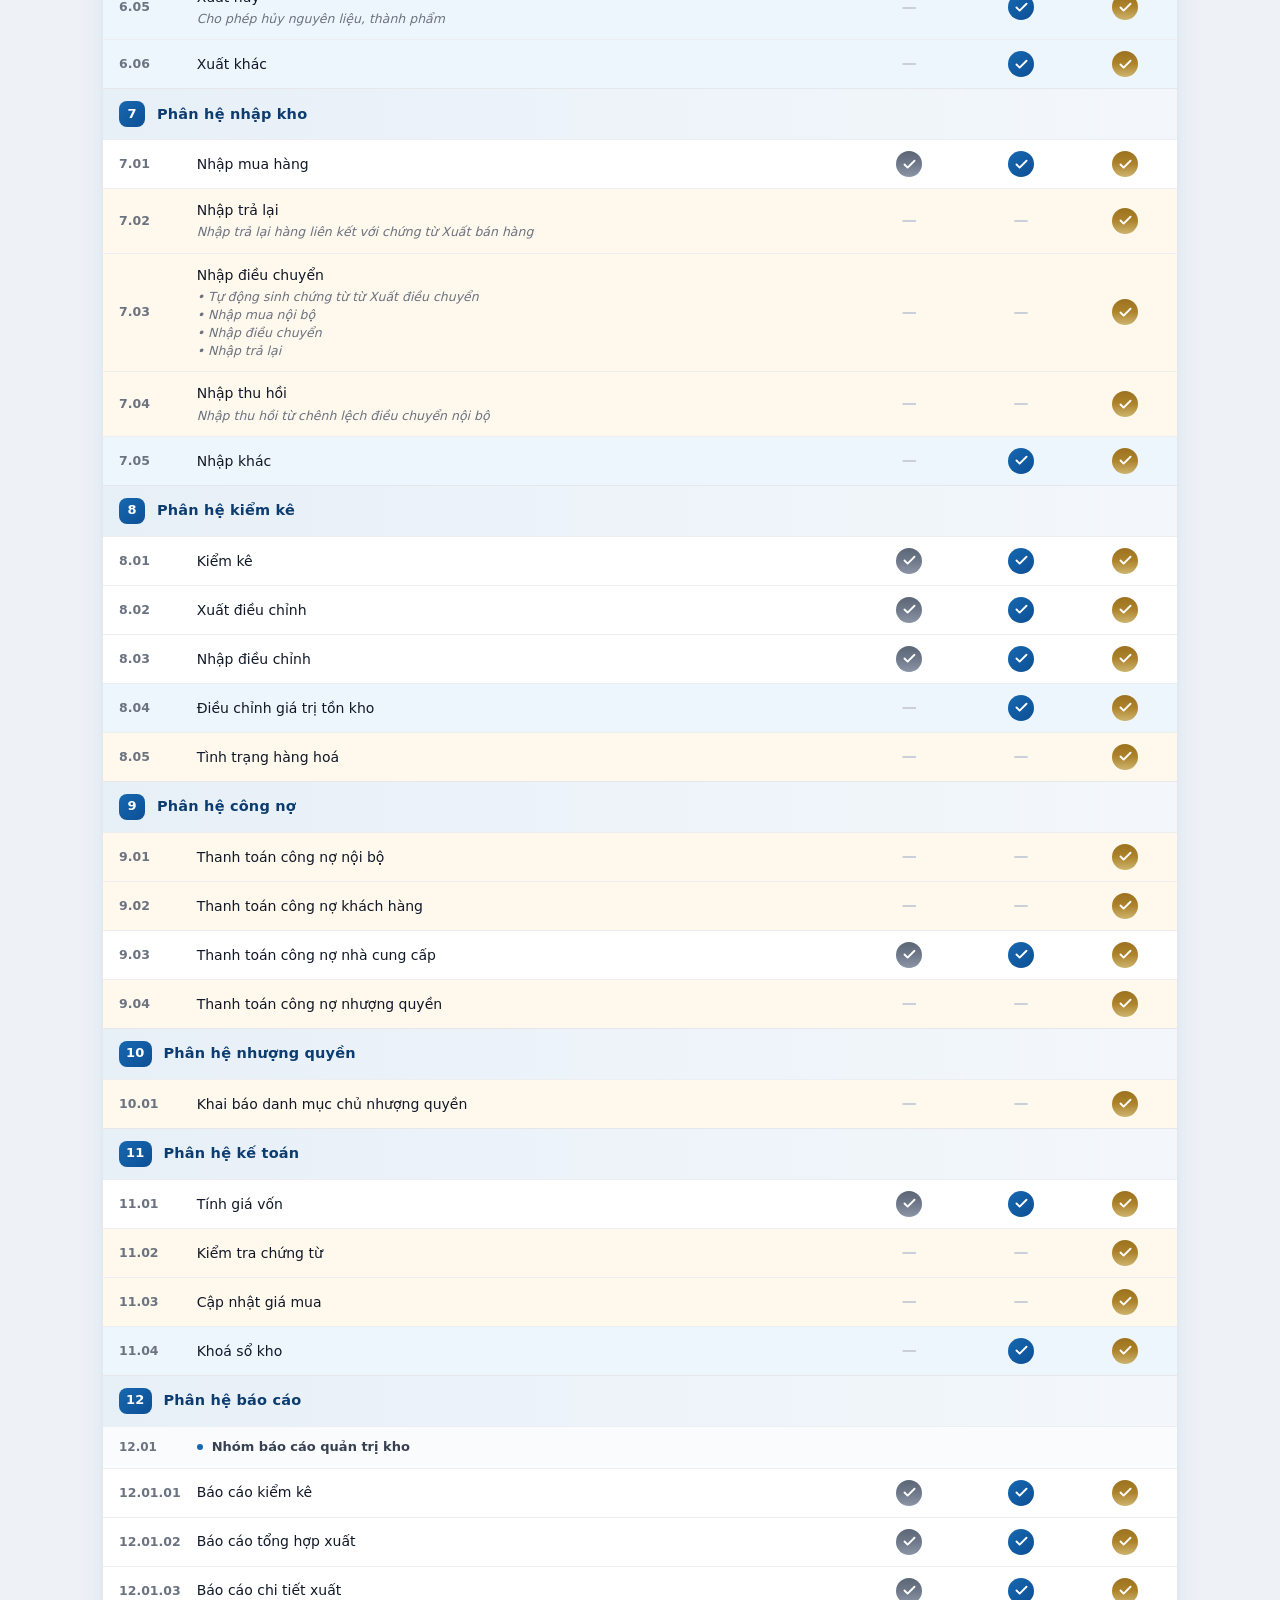
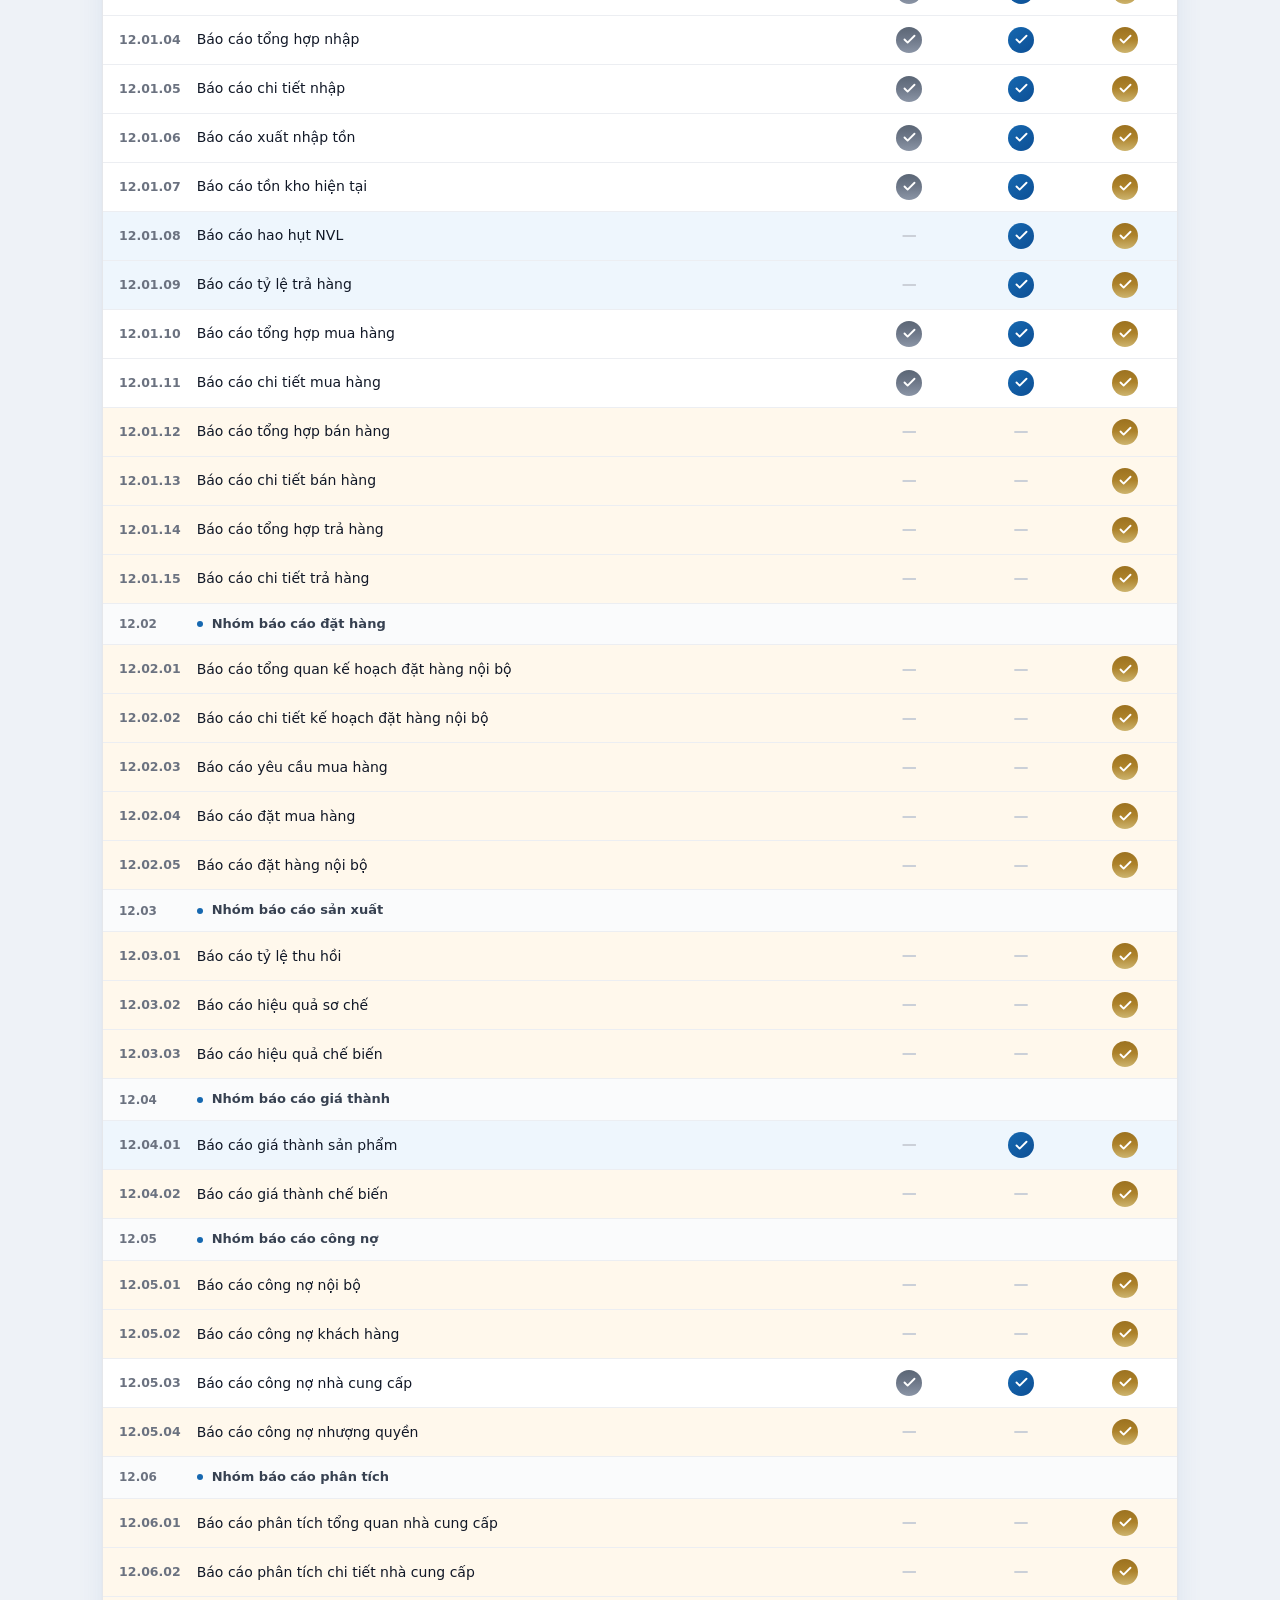
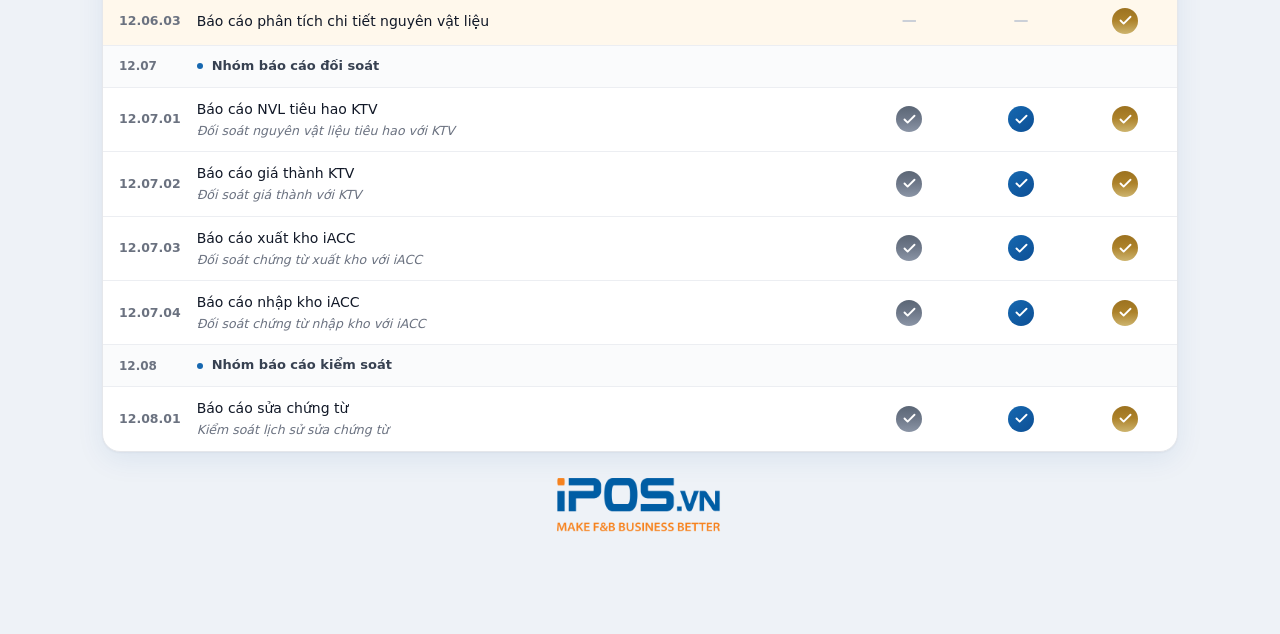
==== commit b8f7ff8f: "Plus slide 26 Mo hinh phu hop; So sanh them 7.02 Nhap tra lai (Pro), Pro 100 tinh nang - assets/So-s" ====
--- a/assets/So-sanh-IVT-Standard-Plus-Pro.html
+++ b/assets/So-sanh-IVT-Standard-Plus-Pro.html
@@ -350,9 +350,10 @@
 
  {t:'s', no:'7', name:'Phân hệ nhập kho'},
  {t:'i', c:'7.01', name:'Nhập mua hàng', st:1, pl:1, pr:1},
- {t:'i', c:'7.02', name:'Nhập điều chuyển', d:['Tự động sinh chứng từ từ Xuất điều chuyển','Nhập mua nội bộ','Nhập điều chuyển','Nhập trả lại'], st:0, pl:0, pr:1},
- {t:'i', c:'7.03', name:'Nhập thu hồi', d:['Nhập thu hồi từ chênh lệch điều chuyển nội bộ'], st:0, pl:0, pr:1},
- {t:'i', c:'7.04', name:'Nhập khác', st:0, pl:1, pr:1},
+ {t:'i', c:'7.02', name:'Nhập trả lại', d:['Nhập trả lại hàng liên kết với chứng từ Xuất bán hàng'], st:0, pl:0, pr:1},
+ {t:'i', c:'7.03', name:'Nhập điều chuyển', d:['Tự động sinh chứng từ từ Xuất điều chuyển','Nhập mua nội bộ','Nhập điều chuyển','Nhập trả lại'], st:0, pl:0, pr:1},
+ {t:'i', c:'7.04', name:'Nhập thu hồi', d:['Nhập thu hồi từ chênh lệch điều chuyển nội bộ'], st:0, pl:0, pr:1},
+ {t:'i', c:'7.05', name:'Nhập khác', st:0, pl:1, pr:1},
 
  {t:'s', no:'8', name:'Phân hệ kiểm kê'},
  {t:'i', c:'8.01', name:'Kiểm kê', st:1, pl:1, pr:1},
